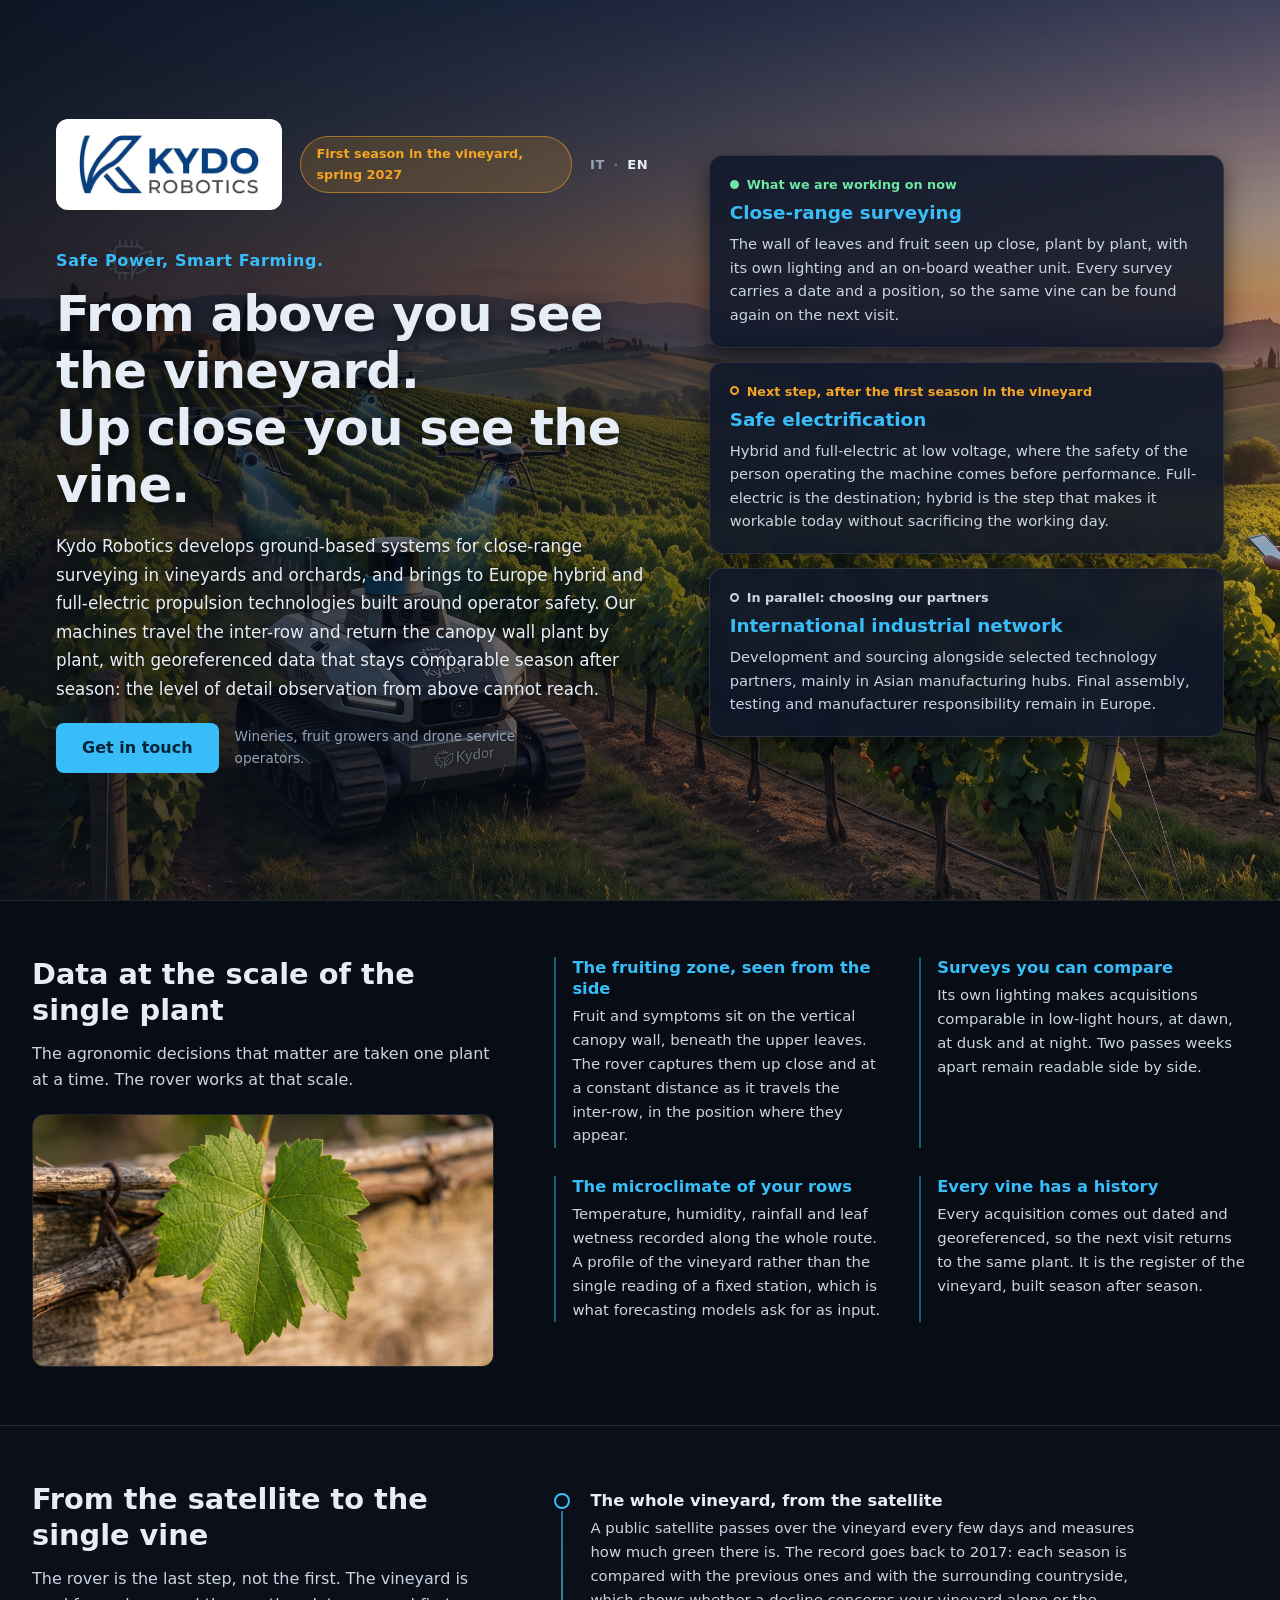
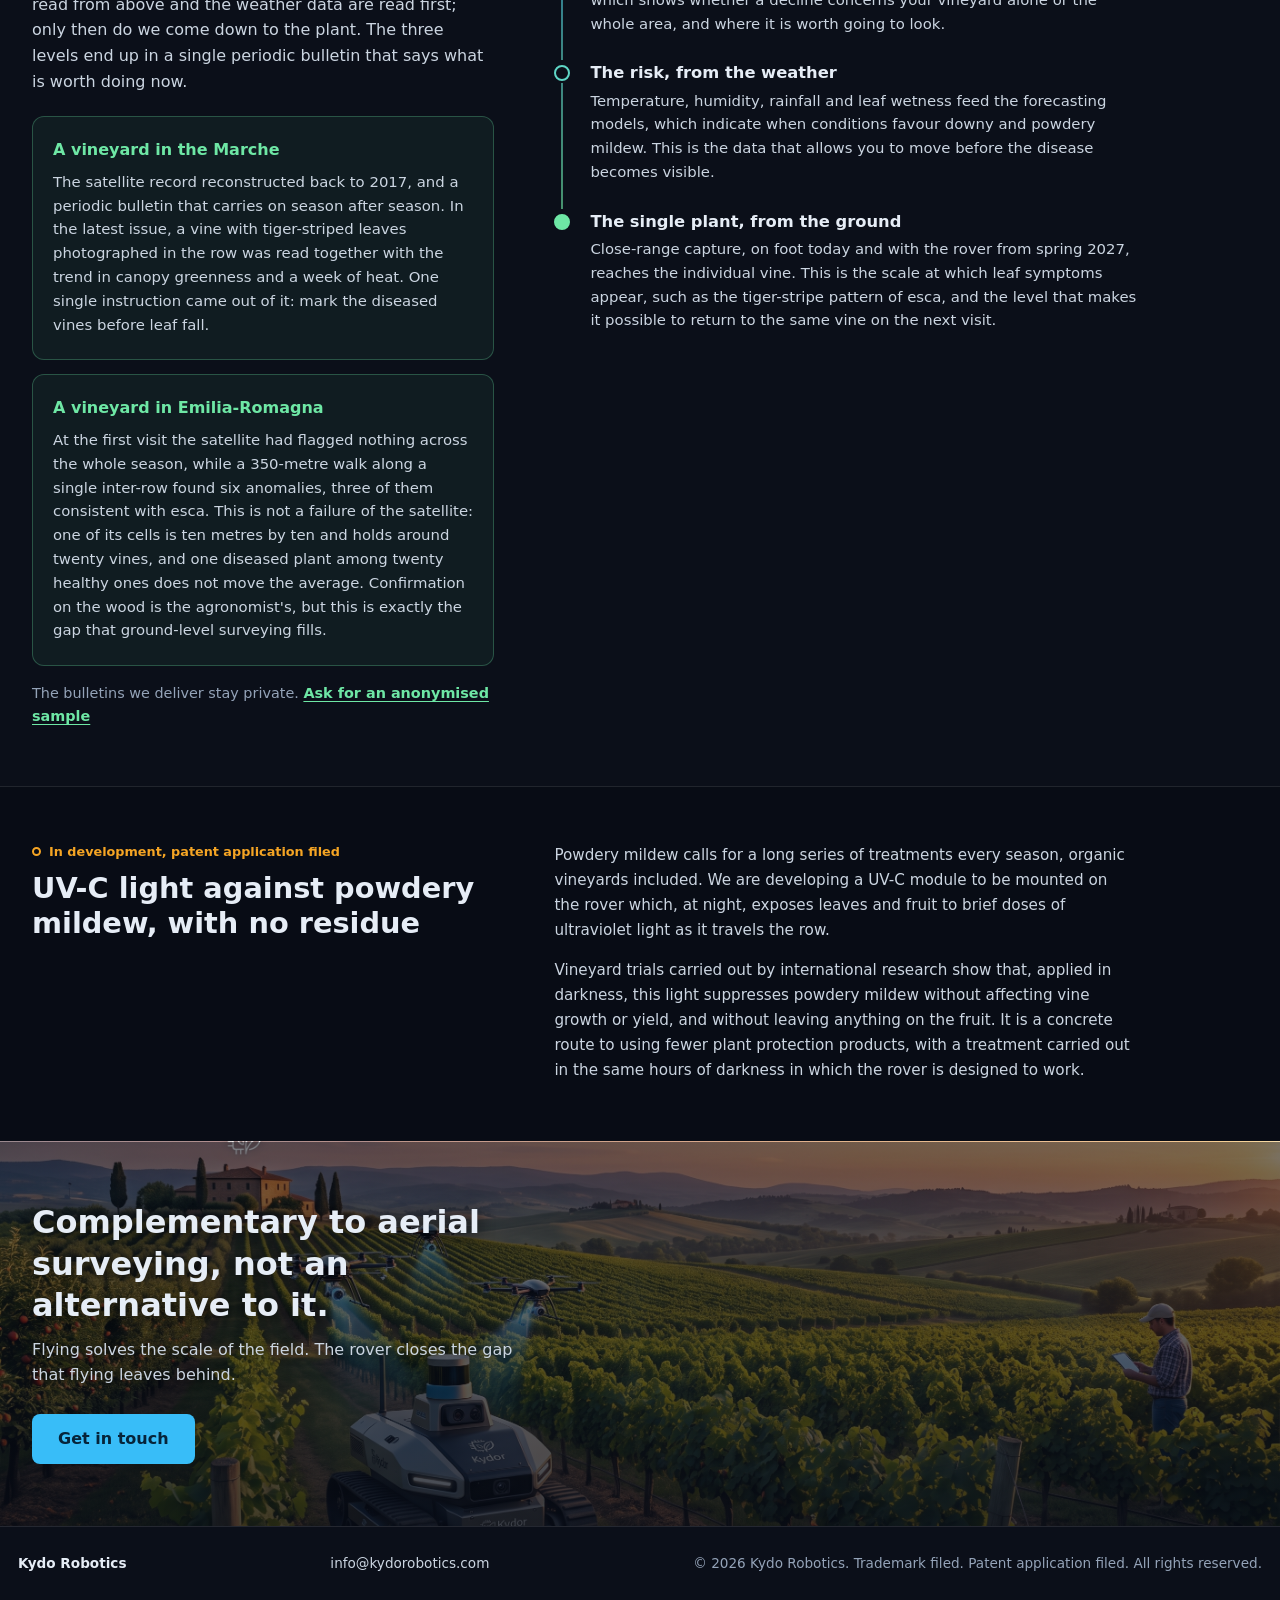
==== en/index.html @ 5a8b770e "Add main HTML structure for Kydo Robotics website This HTML file serves as the main page for Kydo Ro" ====
<html lang="en">
<head>
    <meta charset="UTF-8">
    <meta name="viewport" content="width=device-width, initial-scale=1.0">
    <title>Kydo Robotics, close-range robotics for vineyards and orchards</title>
    <meta name="description" content="Kydo Robotics develops ground-based systems for close-range surveying in vineyards and orchards, and brings to Europe hybrid and full-electric propulsion built around operator safety.">
    <meta name="theme-color" content="#0b0f19">

    <!-- Social preview -->
    <meta property="og:title" content="Kydo Robotics, close-range robotics for vineyards and orchards">
    <meta property="og:description" content="From above you see the vineyard. Up close you see the vine. Close-range surveying and safe propulsion for viticulture.">
    <meta property="og:type" content="website">
    <meta property="og:locale" content="en_GB">
    <meta property="og:locale:alternate" content="it_IT">
    <meta property="og:url" content="https://kydorobotics.com/en/">
    <meta property="og:image" content="https://kydorobotics.com/image/logo-icon.jpg">

    <link rel="alternate" hreflang="it" href="https://kydorobotics.com/">
    <link rel="alternate" hreflang="en" href="https://kydorobotics.com/en/">
    <link rel="alternate" hreflang="x-default" href="https://kydorobotics.com/">
    <link rel="canonical" href="https://kydorobotics.com/en/">

    <link rel="icon" href="../image/logo-icon.jpg">
    <link rel="stylesheet" href="../style.css?v=12">
</head>
<body>

    <!-- ============ Hero ============ -->
    <div class="hero">
        <div class="hero-inner">

            <header class="hero-text">
                <div class="header-top">
                    <a class="logo-wrapper" href="/en/" aria-label="Kydo Robotics, back to home">
                        <img src="../image/logo-icon.jpg" alt="Kydo Robotics" class="logo-lockup" width="892" height="324">
                    </a>
                    <p class="launch-badge">First season in the vineyard, spring 2027</p>
                    <p class="lang-switch">
                        <a href="../" hreflang="it" lang="it">IT</a>
                        <span aria-current="true">EN</span>
                    </p>
                </div>

                <p class="payoff">Safe Power, Smart Farming.</p>

                <h1 class="main-title">From above you see the vineyard.<br>Up close you see the vine.</h1>

                <p class="main-description">
                    Kydo Robotics develops ground-based systems for close-range surveying in vineyards and
                    orchards, and brings to Europe hybrid and full-electric propulsion technologies built
                    around operator safety. Our machines travel the inter-row and return the canopy wall
                    plant by plant, with georeferenced data that stays comparable season after season:
                    the level of detail observation from above cannot reach.
                </p>

                <p class="hero-cta">
                    <a class="button" href="mailto:info@kydorobotics.com">Get in touch</a>
                    <span class="cta-note">Wineries, fruit growers and drone service operators.</span>
                </p>
            </header>

            <section class="pillars" aria-label="The three pillars of Kydo Robotics">

                <article class="pillar">
                    <p class="pillar-status pillar-status-attivo">What we are working on now</p>
                    <h2 class="pillar-title">Close-range surveying</h2>
                    <p class="pillar-text">
                        The wall of leaves and fruit seen up close, plant by plant, with its own lighting
                        and an on-board weather unit. Every survey carries a date and a position, so the
                        same vine can be found again on the next visit.
                    </p>
                </article>

                <article class="pillar">
                    <p class="pillar-status pillar-status-prossimo">Next step, after the first season in the vineyard</p>
                    <h2 class="pillar-title">Safe electrification</h2>
                    <p class="pillar-text">
                        Hybrid and full-electric at low voltage, where the safety of the person operating
                        the machine comes before performance. Full-electric is the destination; hybrid is
                        the step that makes it workable today without sacrificing the working day.
                    </p>
                </article>

                <article class="pillar">
                    <p class="pillar-status pillar-status-parallelo">In parallel: choosing our partners</p>
                    <h2 class="pillar-title">International industrial network</h2>
                    <p class="pillar-text">
                        Development and sourcing alongside selected technology partners, mainly in Asian
                        manufacturing hubs. Final assembly, testing and manufacturer responsibility remain
                        in Europe.
                    </p>
                </article>

            </section>

        </div>
    </div>

    <!-- ============ What the customer takes home ============ -->
    <section class="value" id="surveying">
        <div class="value-inner">

            <div class="value-intro">
                <h2 class="section-title">Data at the scale of the single plant</h2>
                <p class="section-lead">
                    The agronomic decisions that matter are taken one plant at a time.
                    The rover works at that scale.
                </p>
                <img class="value-photo" src="../image/grape-leaf.jpg" alt="Grapevine leaf photographed at close range" loading="lazy">
            </div>

            <div class="value-grid">

                <article class="value-item">
                    <h3 class="value-title">The fruiting zone, seen from the side</h3>
                    <p>
                        Fruit and symptoms sit on the vertical canopy wall, beneath the upper leaves.
                        The rover captures them up close and at a constant distance as it travels the
                        inter-row, in the position where they appear.
                    </p>
                </article>

                <article class="value-item">
                    <h3 class="value-title">Surveys you can compare</h3>
                    <p>
                        Its own lighting makes acquisitions comparable in low-light hours, at dawn, at
                        dusk and at night. Two passes weeks apart remain readable side by side.
                    </p>
                </article>

                <article class="value-item">
                    <h3 class="value-title">The microclimate of your rows</h3>
                    <p>
                        Temperature, humidity, rainfall and leaf wetness recorded along the whole route.
                        A profile of the vineyard rather than the single reading of a fixed station, which
                        is what forecasting models ask for as input.
                    </p>
                </article>

                <article class="value-item">
                    <h3 class="value-title">Every vine has a history</h3>
                    <p>
                        Every acquisition comes out dated and georeferenced, so the next visit returns to
                        the same plant. It is the register of the vineyard, built season after season.
                    </p>
                </article>

            </div>

        </div>
    </section>

    <!-- ============ Method: satellite, weather, plant ============ -->
    <section class="method" id="method">
        <div class="method-inner">

            <div class="method-intro">
                <h2 class="section-title">From the satellite to the single vine</h2>
                <p class="section-lead">
                    The rover is the last step, not the first. The vineyard is read from above and the
                    weather data are read first; only then do we come down to the plant. The three levels
                    end up in a single periodic bulletin that says what is worth doing now.
                </p>
            </div>

            <ol class="method-levels">

                <li class="level">
                    <h3 class="level-title">The whole vineyard, from the satellite</h3>
                    <p>
                        A public satellite passes over the vineyard every few days and measures how much
                        green there is. The record goes back to 2017: each season is compared with the
                        previous ones and with the surrounding countryside, which shows whether a decline
                        concerns your vineyard alone or the whole area, and where it is worth going to look.
                    </p>
                </li>

                <li class="level">
                    <h3 class="level-title">The risk, from the weather</h3>
                    <p>
                        Temperature, humidity, rainfall and leaf wetness feed the forecasting models, which
                        indicate when conditions favour downy and powdery mildew. This is the data that
                        allows you to move before the disease becomes visible.
                    </p>
                </li>

                <li class="level">
                    <h3 class="level-title">The single plant, from the ground</h3>
                    <p>
                        Close-range capture, on foot today and with the rover from spring 2027, reaches the
                        individual vine. This is the scale at which leaf symptoms appear, such as the
                        tiger-stripe pattern of esca, and the level that makes it possible to return to the
                        same vine on the next visit.
                    </p>
                </li>

            </ol>

            <div class="proof-list">

                <aside class="method-proof" aria-label="The method at work, first vineyard">
                    <p class="proof-title">A vineyard in the Marche</p>
                    <p class="proof-text">
                        The satellite record reconstructed back to 2017, and a periodic bulletin that carries
                        on season after season. In the latest issue, a vine with tiger-striped leaves
                        photographed in the row was read together with the trend in canopy greenness and a week
                        of heat. One single instruction came out of it: mark the diseased vines before leaf fall.
                    </p>
                </aside>

                <aside class="method-proof" aria-label="The method at work, second vineyard">
                    <p class="proof-title">A vineyard in Emilia-Romagna</p>
                    <p class="proof-text">
                        At the first visit the satellite had flagged nothing across the whole season, while a
                        350-metre walk along a single inter-row found six anomalies, three of them consistent
                        with esca. This is not a failure of the satellite: one of its cells is ten metres by ten
                        and holds around twenty vines, and one diseased plant among twenty healthy ones does not
                        move the average. Confirmation on the wood is the agronomist's, but this is exactly the
                        gap that ground-level surveying fills.
                    </p>
                </aside>

            </div>

            <p class="proof-cta">
                The bulletins we deliver stay private.
                <a class="proof-link" href="mailto:info@kydorobotics.com?subject=Sample%20bulletin">Ask for an anonymised sample</a>
            </p>

        </div>
    </section>

    <!-- ============ UV-C: in development ============ -->
    <section class="uvc" id="uvc">
        <div class="uvc-inner">

            <div class="uvc-intro">
                <p class="pillar-status pillar-status-prossimo">In development, patent application filed</p>
                <h2 class="section-title">UV-C light against powdery mildew, with no residue</h2>
            </div>

            <div class="uvc-text">
                <p>
                    Powdery mildew calls for a long series of treatments every season, organic vineyards
                    included. We are developing a UV-C module to be mounted on the rover which, at night,
                    exposes leaves and fruit to brief doses of ultraviolet light as it travels the row.
                </p>
                <p>
                    Vineyard trials carried out by international research show that, applied in darkness,
                    this light suppresses powdery mildew without affecting vine growth or yield, and without
                    leaving anything on the fruit. It is a concrete route to using fewer plant protection
                    products, with a treatment carried out in the same hours of darkness in which the rover
                    is designed to work.
                </p>
            </div>

        </div>
    </section>

    <!-- ============ Closing ============ -->
    <section class="closing">
        <div class="closing-inner">
            <p class="closing-line">Complementary to aerial surveying, not an alternative to it.</p>
            <p class="closing-text">
                Flying solves the scale of the field. The rover closes the gap that flying leaves behind.
            </p>
            <p class="closing-cta">
                <a class="button" href="mailto:info@kydorobotics.com">Get in touch</a>
            </p>
        </div>
    </section>

    <footer class="main-footer">
        <div class="footer-inner">
            <p class="footer-brand">Kydo Robotics</p>
            <p class="footer-contact"><a href="mailto:info@kydorobotics.com">info@kydorobotics.com</a></p>
            <p class="footer-legal">&copy; 2026 Kydo Robotics. Trademark filed. Patent application filed. All rights reserved.</p>
        </div>
    </footer>

</body>
</html>
---- style.css ----
/* =========================================================
   Kydo Robotics — foglio di stile
   Mobile first: le regole base valgono per lo smartphone,
   le media query aggiungono tablet (>=720px) e desktop (>=1024px).
   ========================================================= */

:root {
    --blu-fondo: #0b0f19;
    --blu-scuro: #080c15;
    --blu-pannello: rgba(15, 23, 42, 0.86);
    --azzurro: #38bdf8;
    --verde: #6ee7a5;
    --ambra: #f5a524;
    --testo: #e6edf6;
    --testo-secondario: #cbd5e1;
    --etichetta: #94a3b8;
    --bordo: rgba(255, 255, 255, 0.10);
    --larghezza: 1280px;
}

*, *::before, *::after {
    box-sizing: border-box;
}

html {
    -webkit-text-size-adjust: 100%;
    scroll-behavior: smooth;
}

body {
    margin: 0;
    font-family: system-ui, 'Segoe UI', Tahoma, Geneva, Verdana, sans-serif;
    color: var(--testo);
    background-color: var(--blu-fondo);
    -webkit-font-smoothing: antialiased;
    line-height: 1.6;
}

img {
    max-width: 100%;
    height: auto;
}

a {
    color: var(--azzurro);
}

a:focus-visible,
.logo-wrapper:focus-visible {
    outline: 3px solid var(--azzurro);
    outline-offset: 3px;
    border-radius: 4px;
}

/* =========================================================
   Apertura
   I percorsi delle immagini sono relativi (image/...), non
   assoluti (/image/...), così funzionano anche in locale e in
   sottocartella. Sotto la foto c'è una sfumatura di riserva:
   se l'immagine manca, la pagina resta leggibile.
   Il velo scuro sopra la foto è più leggero che in precedenza:
   il vigneto si deve vedere, il testo deve restare leggibile.
   ========================================================= */
.hero {
    padding: 26px 18px 34px;
    background-color: var(--blu-fondo);
    background-image:
        linear-gradient(rgba(8, 13, 24, 0.45), rgba(8, 13, 24, 0.72)),
        url('image/tuscany-vineyard-background.jpg'),
        radial-gradient(120% 80% at 20% 0%, #1d3a2c 0%, #101a26 55%, #0b0f19 100%);
    background-size: cover, cover, cover;
    background-position: center, center, center;
    background-repeat: no-repeat, no-repeat, no-repeat;
}

.hero-inner {
    max-width: var(--larghezza);
    margin: 0 auto;
}

/* Su telefono e tablet il testo di apertura appoggia direttamente sulla
   fotografia, che nella parte destra è chiara. Un pannello semitrasparente
   con sfocatura dietro il testo tiene alto il contrasto senza rimettere
   buio su tutta l'immagine: lo sfondo continua a vedersi attorno e
   attraverso. Su desktop il pannello sparisce, perché lì il velo è già
   fitto sotto la colonna del testo. */
.hero-text {
    background: linear-gradient(rgba(8, 13, 24, 0.68), rgba(8, 13, 24, 0.58));
    -webkit-backdrop-filter: blur(7px);
    backdrop-filter: blur(7px);
    border: 1px solid rgba(255, 255, 255, 0.08);
    border-radius: 16px;
    padding: 20px 18px 22px;
    margin-bottom: 30px;
}

/* --- Intestazione ---
   Su telefono il logo sta su una riga tutta sua, altrimenti per
   stare accanto al badge dovrebbe rimpicciolirsi fino a non
   leggersi più la parola ROBOTICS. */
.header-top {
    display: flex;
    flex-direction: column;
    align-items: flex-start;
    gap: 14px;
    margin-bottom: 26px;
}

/* Il logo è un JPG su fondo bianco: sta dentro una targhetta chiara,
   altrimenti sul fondo scuro si vedrebbe un rettangolo bianco netto.
   È un marchio orizzontale, quindi si dimensiona in larghezza. */
.logo-wrapper {
    display: inline-flex;
    align-items: center;
    background: #fff;
    padding: 11px 18px;
    border-radius: 12px;
    line-height: 0;
    text-decoration: none;
}

.logo-lockup {
    width: 178px;
    height: auto;
    display: block;
}

.launch-badge {
    margin: 0;
    background-color: rgba(245, 165, 36, 0.16);
    border: 1px solid rgba(245, 165, 36, 0.55);
    color: var(--ambra);
    padding: 7px 15px;
    border-radius: 999px;
    font-size: 0.8rem;
    font-weight: 600;
    -webkit-backdrop-filter: blur(6px);
    backdrop-filter: blur(6px);
}

/* Scambio di lingua: la lingua in cui si sta leggendo non è un
   collegamento, l'altra sì. */
.lang-switch {
    display: flex;
    align-items: center;
    gap: 8px;
    margin: 0;
    font-size: 0.82rem;
    font-weight: 700;
    letter-spacing: 0.06em;
    color: var(--etichetta);
}

.lang-switch span[aria-current] {
    color: var(--testo);
}

.lang-switch a {
    color: var(--etichetta);
    text-decoration: none;
}

.lang-switch a:hover {
    color: var(--azzurro);
}

/* Il separatore sta fra le due lingue, non davanti alla prima. */
.lang-switch > * + *::before {
    content: "·";
    margin-right: 8px;
    color: var(--etichetta);
    opacity: 0.6;
}

/* --- Testo di apertura --- */
.payoff {
    margin: 0 0 12px;
    font-size: 1rem;
    font-weight: 600;
    letter-spacing: 0.04em;
    color: var(--azzurro);
}

.main-title {
    font-size: 2rem;
    line-height: 1.15;
    letter-spacing: -0.015em;
    margin: 0 0 18px;
    font-weight: 700;
    text-shadow: 0 2px 18px rgba(0, 0, 0, 0.75);
}

.main-description {
    font-size: 1rem;
    line-height: 1.7;
    color: var(--testo);
    max-width: 60ch;
    margin: 0 0 20px;
    text-shadow: 0 1px 10px rgba(0, 0, 0, 0.7);
}

/* Riga sul pubblico a cui parliamo. */
.audience {
    margin: 0;
    font-size: 0.9rem;
    color: var(--etichetta);
}

/* Pulsante di contatto, dentro il pannello di apertura. */
.hero-cta {
    display: flex;
    flex-wrap: wrap;
    align-items: center;
    gap: 12px 16px;
    margin: 0;
}

.button {
    display: inline-block;
    background: var(--azzurro);
    color: #06243a;
    text-decoration: none;
    font-weight: 700;
    padding: 12px 26px;
    border-radius: 8px;
}

.button:hover {
    background: #7dd3fc;
}

.cta-note {
    font-size: 0.85rem;
    color: var(--etichetta);
    max-width: 34ch;
}

/* --- I tre pilastri --- */
.pillars {
    display: grid;
    grid-template-columns: 1fr;
    gap: 14px;
}

.pillar {
    background: var(--blu-pannello);
    border: 1px solid var(--bordo);
    border-radius: 14px;
    padding: 20px;
    box-shadow: 0 10px 25px rgba(0, 0, 0, 0.5);
    -webkit-backdrop-filter: blur(10px);
    backdrop-filter: blur(10px);
}

/* Lo stato non è decorativo: dice a che punto è ogni pilastro.
   Il pallino pieno vuol dire «oggi», quello vuoto «non ancora». */
.pillar-status {
    display: flex;
    align-items: flex-start;
    gap: 8px;
    margin: 0 0 8px;
    font-size: 0.8rem;
    font-weight: 600;
    line-height: 1.35;
    color: var(--etichetta);
}

.pillar-status::before {
    content: "";
    flex: none;
    width: 9px;
    height: 9px;
    border-radius: 50%;
    border: 2px solid currentColor;
    margin-top: 0.3em;
}

.pillar-status-attivo {
    color: var(--verde);
}

.pillar-status-attivo::before {
    background: currentColor;
}

.pillar-status-prossimo {
    color: var(--ambra);
}

.pillar-status-parallelo {
    color: var(--testo-secondario);
}

.pillar-title {
    margin: 0 0 8px;
    font-size: 1.15rem;
    line-height: 1.25;
    color: var(--azzurro);
}

.pillar-text {
    margin: 0;
    font-size: 0.92rem;
    line-height: 1.6;
    color: var(--testo-secondario);
}

/* =========================================================
   Il dato alla scala della singola pianta
   ========================================================= */
.value {
    background: var(--blu-scuro);
    border-top: 1px solid var(--bordo);
    padding: 44px 18px 46px;
}

.value-inner {
    max-width: var(--larghezza);
    margin: 0 auto;
}

.section-title {
    font-size: 1.5rem;
    line-height: 1.25;
    margin: 0 0 12px;
}

.section-lead {
    margin: 0 0 22px;
    color: var(--testo-secondario);
    max-width: 46ch;
}

.value-photo {
    width: 100%;
    max-height: 200px;
    object-fit: cover;
    border-radius: 12px;
    border: 1px solid var(--bordo);
    display: block;
    margin-bottom: 30px;
}

.value-grid {
    display: grid;
    grid-template-columns: 1fr;
    gap: 24px;
}

.value-item {
    border-left: 2px solid rgba(56, 189, 248, 0.45);
    padding-left: 16px;
}

.value-title {
    margin: 0 0 6px;
    font-size: 1.02rem;
    line-height: 1.3;
    color: var(--azzurro);
}

.value-item p {
    margin: 0;
    font-size: 0.93rem;
    line-height: 1.6;
    color: var(--testo-secondario);
    max-width: 54ch;
}

/* =========================================================
   Dal satellite alla singola vite
   La linea verticale a sinistra dei tre livelli va dall'alto
   verso terra: parte azzurra (il satellite) e arriva verde
   (la pianta). Il pallino pieno è il livello su cui lavora il rover.
   ========================================================= */
.method {
    background: var(--blu-fondo);
    border-top: 1px solid var(--bordo);
    padding: 44px 18px 46px;
}

.method-inner {
    max-width: var(--larghezza);
    margin: 0 auto;
    display: grid;
    grid-template-columns: minmax(0, 1fr);
    grid-template-areas:
        "intro"
        "levels"
        "proof"
        "cta";
}

.method-intro {
    grid-area: intro;
}

.method-levels {
    grid-area: levels;
    list-style: none;
    margin: 6px 0 32px;
    padding: 0;
    position: relative;
}

.level {
    position: relative;
    padding-left: 36px;
}

.level + .level {
    margin-top: 26px;
}

.level::before {
    content: "";
    position: absolute;
    left: 0;
    top: 3px;
    width: 16px;
    height: 16px;
    border-radius: 50%;
    background: var(--blu-fondo);
    border: 2px solid var(--azzurro);
}

.level:nth-child(2)::before {
    border-color: #5fd6c6;
}

/* Tratto che collega ogni pallino al successivo e si ferma sull'ultimo. */
.level:not(:last-child)::after {
    content: "";
    position: absolute;
    left: 7px;
    top: 21px;
    bottom: -24px;
    width: 2px;
    background: linear-gradient(var(--azzurro), #5fd6c6);
    opacity: 0.6;
}

.level:nth-child(2)::after {
    background: linear-gradient(#5fd6c6, var(--verde));
}

.level:last-child::before {
    border-color: var(--verde);
    background: var(--verde);
}

.level-title {
    margin: 0 0 6px;
    font-size: 1.02rem;
    line-height: 1.3;
    color: var(--testo);
}

.level p {
    margin: 0;
    font-size: 0.93rem;
    line-height: 1.6;
    color: var(--testo-secondario);
    max-width: 58ch;
}

/* I riscontri: una scheda per ogni vigneto in cui il metodo è già al lavoro. */
.proof-list {
    grid-area: proof;
    display: grid;
    grid-template-columns: minmax(0, 1fr);
    gap: 14px;
}

.method-proof {
    background: rgba(110, 231, 165, 0.06);
    border: 1px solid rgba(110, 231, 165, 0.28);
    border-radius: 12px;
    padding: 20px 20px 22px;
}

/* Riga sotto le schede: la nota sulla riservatezza e la richiesta di esempio. */
.proof-cta {
    grid-area: cta;
    margin: 16px 0 0;
    font-size: 0.9rem;
    line-height: 1.6;
    color: var(--etichetta);
}

.proof-title {
    margin: 0 0 8px;
    font-size: 1rem;
    font-weight: 700;
    color: var(--verde);
}

.proof-text {
    margin: 0;
    font-size: 0.93rem;
    line-height: 1.6;
    color: var(--testo-secondario);
    max-width: 60ch;
}

.proof-link {
    font-weight: 600;
    color: var(--verde);
    text-underline-offset: 3px;
}

.proof-link:hover {
    color: #a7f3c9;
}

/* =========================================================
   UV-C, in sviluppo
   L'etichetta riusa lo stato dei pilastri: pallino vuoto ambra,
   cioè «non ancora disponibile».
   ========================================================= */
.uvc {
    background: var(--blu-scuro);
    border-top: 1px solid var(--bordo);
    padding: 44px 18px 46px;
}

.uvc-inner {
    max-width: var(--larghezza);
    margin: 0 auto;
}

.uvc-intro .pillar-status {
    margin-bottom: 10px;
}

.uvc-text p {
    margin: 0 0 14px;
    font-size: 0.95rem;
    line-height: 1.65;
    color: var(--testo-secondario);
    max-width: 60ch;
}

.uvc-text p:last-child {
    margin-bottom: 0;
}

/* =========================================================
   Documenti scaricabili
   La sezione è tolta dalla pagina in attesa dei PDF: le regole
   restano qui, pronte per quando i file saranno pubblicabili.
   ========================================================= */
.docs {
    background: var(--blu-fondo);
    border-top: 1px solid var(--bordo);
    padding: 44px 18px 46px;
}

.docs-inner {
    max-width: var(--larghezza);
    margin: 0 auto;
}

.docs-list {
    list-style: none;
    margin: 0;
    padding: 0;
    display: grid;
    grid-template-columns: minmax(0, 1fr);
    gap: 16px;
}

.doc {
    background: var(--blu-pannello);
    border: 1px solid var(--bordo);
    border-radius: 14px;
    padding: 20px;
}

.doc-title {
    margin: 0 0 4px;
    font-size: 1.05rem;
    line-height: 1.3;
}

.doc-title a {
    color: var(--azzurro);
    text-decoration: none;
}

.doc-title a:hover {
    text-decoration: underline;
    text-underline-offset: 3px;
}

/* Freccia in giù: dice che il collegamento scarica un file. */
.doc-title a::after {
    content: " \2193";
    font-weight: 700;
}

.doc-meta {
    margin: 0 0 10px;
    font-size: 0.78rem;
    letter-spacing: 0.03em;
    color: var(--etichetta);
}

.doc-text {
    margin: 0;
    font-size: 0.92rem;
    line-height: 1.6;
    color: var(--testo-secondario);
    max-width: 58ch;
}

/* =========================================================
   Chiusura, di nuovo sulla fotografia del vigneto
   ========================================================= */
.closing {
    padding: 46px 18px 48px;
    background-color: #101a26;
    background-image:
        linear-gradient(rgba(8, 13, 24, 0.52), rgba(8, 13, 24, 0.76)),
        url('image/tuscany-vineyard-background.jpg'),
        linear-gradient(160deg, #1d3a2c, #0b0f19);
    background-size: cover, cover, cover;
    background-position: center, center 65%, center;
    background-repeat: no-repeat, no-repeat, no-repeat;
    border-top: 1px solid var(--bordo);
}

.closing-inner {
    max-width: var(--larghezza);
    margin: 0 auto;
}

.closing-line {
    margin: 0 0 10px;
    font-size: 1.3rem;
    font-weight: 700;
    line-height: 1.3;
    max-width: 22ch;
    text-shadow: 0 2px 16px rgba(0, 0, 0, 0.78);
}

.closing-text {
    margin: 0;
    color: var(--testo-secondario);
    max-width: 48ch;
    text-shadow: 0 1px 10px rgba(0, 0, 0, 0.72);
}

.closing-cta {
    margin: 26px 0 0;
}

/* =========================================================
   Piè di pagina
   ========================================================= */
.main-footer {
    background: var(--blu-fondo);
    border-top: 1px solid var(--bordo);
    padding: 26px 18px 30px;
    color: var(--etichetta);
    font-size: 0.85rem;
}

.footer-inner {
    max-width: var(--larghezza);
    margin: 0 auto;
    display: flex;
    flex-direction: column;
    gap: 6px;
}

.footer-inner p {
    margin: 0;
}

.footer-brand {
    color: var(--testo);
    font-weight: 700;
}

.footer-contact a {
    color: var(--testo-secondario);
    text-decoration: none;
}

.footer-contact a:hover {
    color: var(--azzurro);
    text-decoration: underline;
}

/* =========================================================
   Tablet
   ========================================================= */
@media screen and (min-width: 720px) {
    .hero {
        padding: 34px 32px 44px;
    }

    .main-title {
        font-size: 2.6rem;
    }

    .main-description {
        font-size: 1.05rem;
    }

    .pillars {
        grid-template-columns: repeat(3, minmax(0, 1fr));
        gap: 16px;
    }

    .value,
    .method,
    .uvc,
    .docs {
        padding: 56px 32px 58px;
    }

    .docs-list {
        grid-template-columns: repeat(2, minmax(0, 1fr));
    }

    .value-grid {
        grid-template-columns: repeat(2, minmax(0, 1fr));
        gap: 28px 36px;
    }

    .section-title {
        font-size: 1.8rem;
    }

    .closing {
        padding: 60px 32px 62px;
    }

    .closing-line {
        font-size: 1.7rem;
    }

    .header-top {
        flex-direction: row;
        align-items: center;
        gap: 18px;
        margin-bottom: 34px;
    }

    .logo-lockup {
        width: 208px;
    }

    .footer-inner {
        flex-direction: row;
        align-items: baseline;
        justify-content: space-between;
        gap: 18px;
    }
}

/* =========================================================
   Desktop: testo a sinistra, pilastri a destra.
   Il velo sull'apertura diventa orizzontale, più fitto dove
   c'è il testo e più leggero sulla destra, così la fotografia
   del vigneto resta visibile.
   ========================================================= */
@media screen and (min-width: 1024px) {
    .hero {
        padding: 52px 56px 60px;
        min-height: 100vh;
        display: flex;
        align-items: center;
        background-image:
            linear-gradient(100deg, rgba(8, 13, 24, 0.86) 0%, rgba(8, 13, 24, 0.62) 42%, rgba(8, 13, 24, 0.25) 100%),
            url('image/tuscany-vineyard-background.jpg'),
            radial-gradient(120% 80% at 20% 0%, #1d3a2c 0%, #101a26 55%, #0b0f19 100%);
    }

    .hero-inner {
        width: 100%;
        display: grid;
        grid-template-columns: minmax(0, 1.15fr) minmax(0, 1fr);
        column-gap: 60px;
        align-items: center;
    }

    .hero-text {
        background: none;
        -webkit-backdrop-filter: none;
        backdrop-filter: none;
        border: 0;
        border-radius: 0;
        padding: 0;
        margin-bottom: 0;
    }

    .main-title {
        font-size: 3.1rem;
    }

    .audience,
    .hero-cta {
        margin-bottom: 0;
    }

    .pillars {
        grid-template-columns: 1fr;
        gap: 14px;
    }

    .value-inner {
        display: grid;
        grid-template-columns: minmax(0, 0.8fr) minmax(0, 1.2fr);
        column-gap: 60px;
        align-items: start;
    }

    .value-photo {
        max-height: 280px;
        margin-bottom: 0;
    }

    .method-inner {
        grid-template-columns: minmax(0, 0.8fr) minmax(0, 1.2fr);
        grid-template-areas:
            "intro levels"
            "proof levels"
            "cta   levels";
        grid-template-rows: auto auto 1fr;
        column-gap: 60px;
        align-items: start;
    }

    .method-levels {
        margin: 8px 0 0;
    }

    .docs-inner {
        display: grid;
        grid-template-columns: minmax(0, 0.8fr) minmax(0, 1.2fr);
        column-gap: 60px;
        align-items: start;
    }

    .uvc-inner {
        display: grid;
        grid-template-columns: minmax(0, 0.8fr) minmax(0, 1.2fr);
        column-gap: 60px;
        align-items: start;
    }

    .uvc .section-title {
        margin-bottom: 0;
    }

    .closing-line {
        font-size: 2rem;
    }

    .logo-lockup {
        width: 236px;
    }

    .header-top {
        margin-bottom: 38px;
    }
}

@media screen and (min-width: 1440px) {
    .main-title {
        font-size: 3.5rem;
    }
}

@media (prefers-reduced-motion: reduce) {
    html {
        scroll-behavior: auto;
    }
    * {
        animation: none !important;
        transition: none !important;
    }
}

@media print {
    .hero, .value, .method, .uvc, .docs, .closing, .main-footer {
        background: #fff;
        color: #000;
    }
}
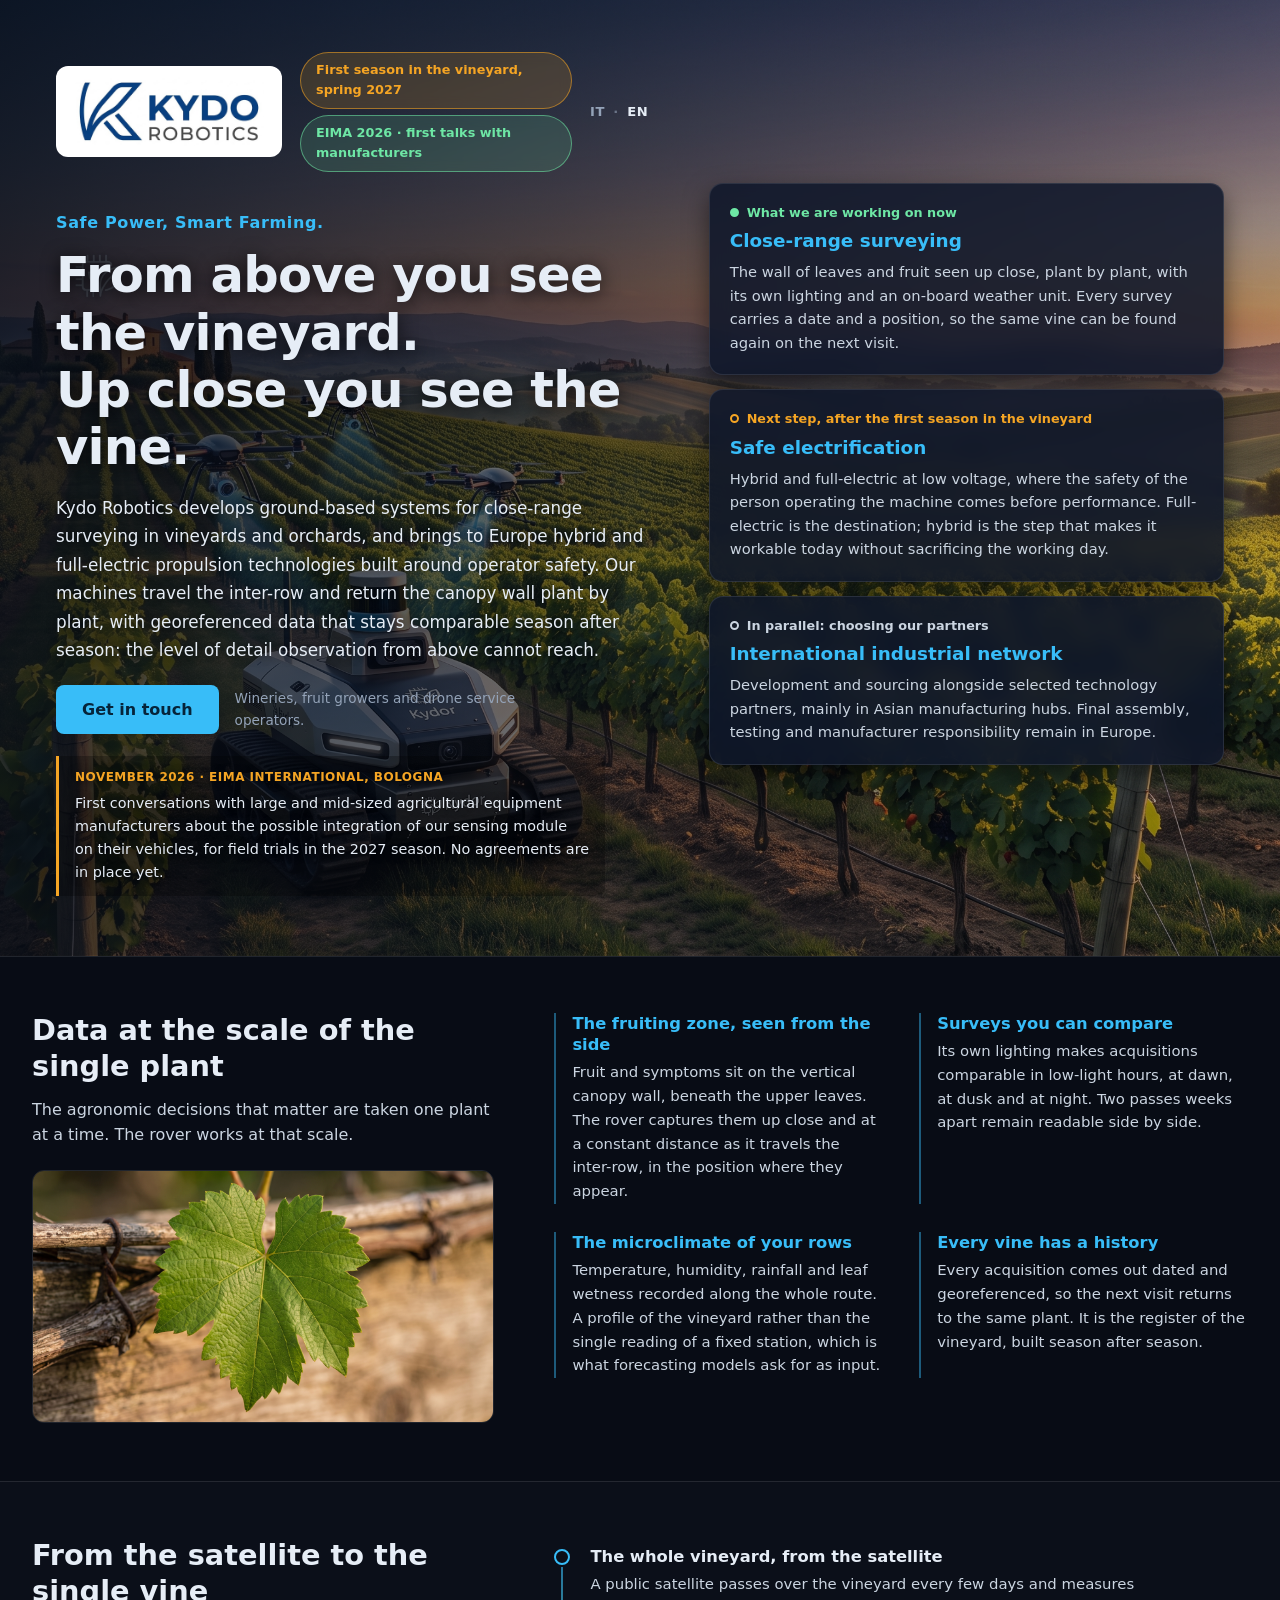
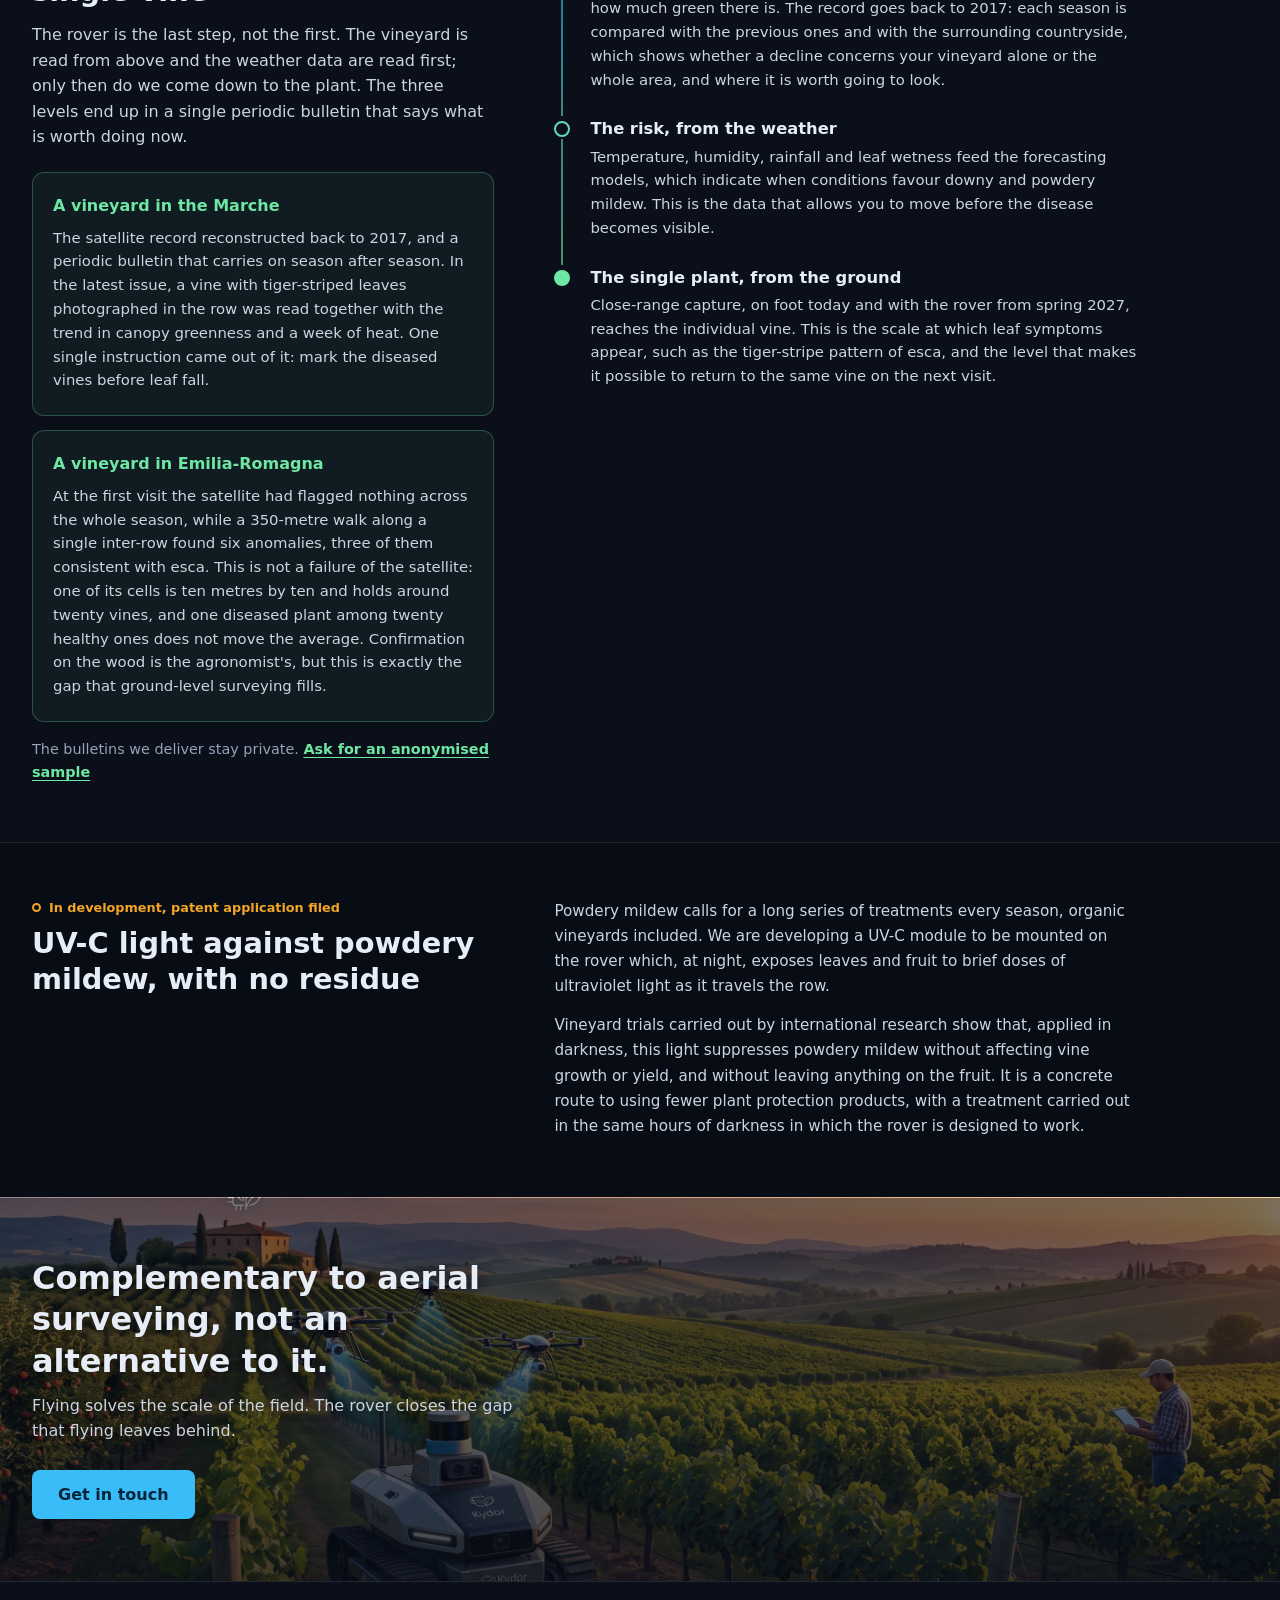
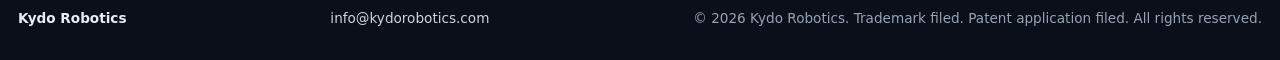
==== commit d9441d89: "Aggiunta EIMA 2026: badge in testata e riquadro con il testo concordato Badge «EIMA 2026 · primi inc" ====
--- a/en/index.html
+++ b/en/index.html
@@ -3,12 +3,12 @@
     <meta charset="UTF-8">
     <meta name="viewport" content="width=device-width, initial-scale=1.0">
     <title>Kydo Robotics, close-range robotics for vineyards and orchards</title>
-    <meta name="description" content="Kydo Robotics develops ground-based systems for close-range surveying in vineyards and orchards, and brings to Europe hybrid and full-electric propulsion built around operator safety.">
+    <meta name="description" content="Kydo Robotics develops ground-based systems for close-range surveying in vineyards and orchards, and brings to Europe hybrid and full-electric propulsion built around operator safety. At EIMA 2026, first talks with agricultural equipment manufacturers.">
     <meta name="theme-color" content="#0b0f19">
 
     <!-- Social preview -->
     <meta property="og:title" content="Kydo Robotics, close-range robotics for vineyards and orchards">
-    <meta property="og:description" content="From above you see the vineyard. Up close you see the vine. Close-range surveying and safe propulsion for viticulture.">
+    <meta property="og:description" content="From above you see the vineyard. Up close you see the vine. Close-range surveying and safe propulsion for viticulture. EIMA 2026: first talks with manufacturers.">
     <meta property="og:type" content="website">
     <meta property="og:locale" content="en_GB">
     <meta property="og:locale:alternate" content="it_IT">
@@ -21,7 +21,7 @@
     <link rel="canonical" href="https://kydorobotics.com/en/">
 
     <link rel="icon" href="../image/logo-icon.jpg">
-    <link rel="stylesheet" href="../style.css?v=12">
+    <link rel="stylesheet" href="../style.css?v=13">
 </head>
 <body>
 
@@ -34,7 +34,10 @@
                     <a class="logo-wrapper" href="/en/" aria-label="Kydo Robotics, back to home">
                         <img src="../image/logo-icon.jpg" alt="Kydo Robotics" class="logo-lockup" width="892" height="324">
                     </a>
-                    <p class="launch-badge">First season in the vineyard, spring 2027</p>
+                    <div class="badges">
+                        <p class="launch-badge">First season in the vineyard, spring 2027</p>
+                        <a class="news-badge" href="#eima">EIMA 2026 · first talks with manufacturers</a>
+                    </div>
                     <p class="lang-switch">
                         <a href="../" hreflang="it" lang="it">IT</a>
                         <span aria-current="true">EN</span>
@@ -56,6 +59,14 @@
                 <p class="hero-cta">
                     <a class="button" href="mailto:info@kydorobotics.com">Get in touch</a>
                     <span class="cta-note">Wineries, fruit growers and drone service operators.</span>
+                </p>
+
+                <!-- News: EIMA 2026. No manufacturer names, no agreements in place. -->
+                <p class="hero-news" id="eima">
+                    <span class="hero-news-label">November 2026 · EIMA International, Bologna</span>
+                    First conversations with large and mid-sized agricultural equipment manufacturers
+                    about the possible integration of our sensing module on their vehicles, for field
+                    trials in the 2027 season. No agreements are in place yet.
                 </p>
             </header>
 
--- a/style.css
+++ b/style.css
@@ -125,6 +125,34 @@
     display: block;
 }
 
+/* I due badge in testata, uno sotto l'altro. */
+.badges {
+    display: flex;
+    flex-direction: column;
+    align-items: flex-start;
+    gap: 6px;
+}
+
+/* Badge EIMA: stesso formato del badge di lancio, verde, porta al riquadro #eima. */
+.news-badge {
+    display: inline-block;
+    background-color: rgba(110, 231, 165, 0.14);
+    border: 1px solid rgba(110, 231, 165, 0.55);
+    color: var(--verde);
+    padding: 7px 15px;
+    border-radius: 999px;
+    font-size: 0.8rem;
+    font-weight: 600;
+    text-decoration: none;
+    -webkit-backdrop-filter: blur(6px);
+    backdrop-filter: blur(6px);
+}
+
+.news-badge:hover,
+.news-badge:focus-visible {
+    background-color: rgba(110, 231, 165, 0.26);
+}
+
 .launch-badge {
     margin: 0;
     background-color: rgba(245, 165, 36, 0.16);
@@ -233,6 +261,30 @@
     font-size: 0.85rem;
     color: var(--etichetta);
     max-width: 34ch;
+}
+
+/* Novità sotto il pulsante (EIMA 2026). Riga sobria, stesso tono del badge. */
+.hero-news {
+    margin: 22px 0 0;
+    max-width: 60ch;
+    padding: 12px 16px;
+    border-left: 3px solid var(--ambra);
+    background: rgba(0, 0, 0, 0.28);
+    border-radius: 0 8px 8px 0;
+    font-size: 0.9rem;
+    line-height: 1.6;
+    color: var(--testo);
+    text-shadow: 0 1px 8px rgba(0, 0, 0, 0.6);
+}
+
+.hero-news-label {
+    display: block;
+    margin-bottom: 4px;
+    font-size: 0.75rem;
+    font-weight: 600;
+    letter-spacing: 0.04em;
+    text-transform: uppercase;
+    color: var(--ambra);
 }
 
 /* --- I tre pilastri --- */
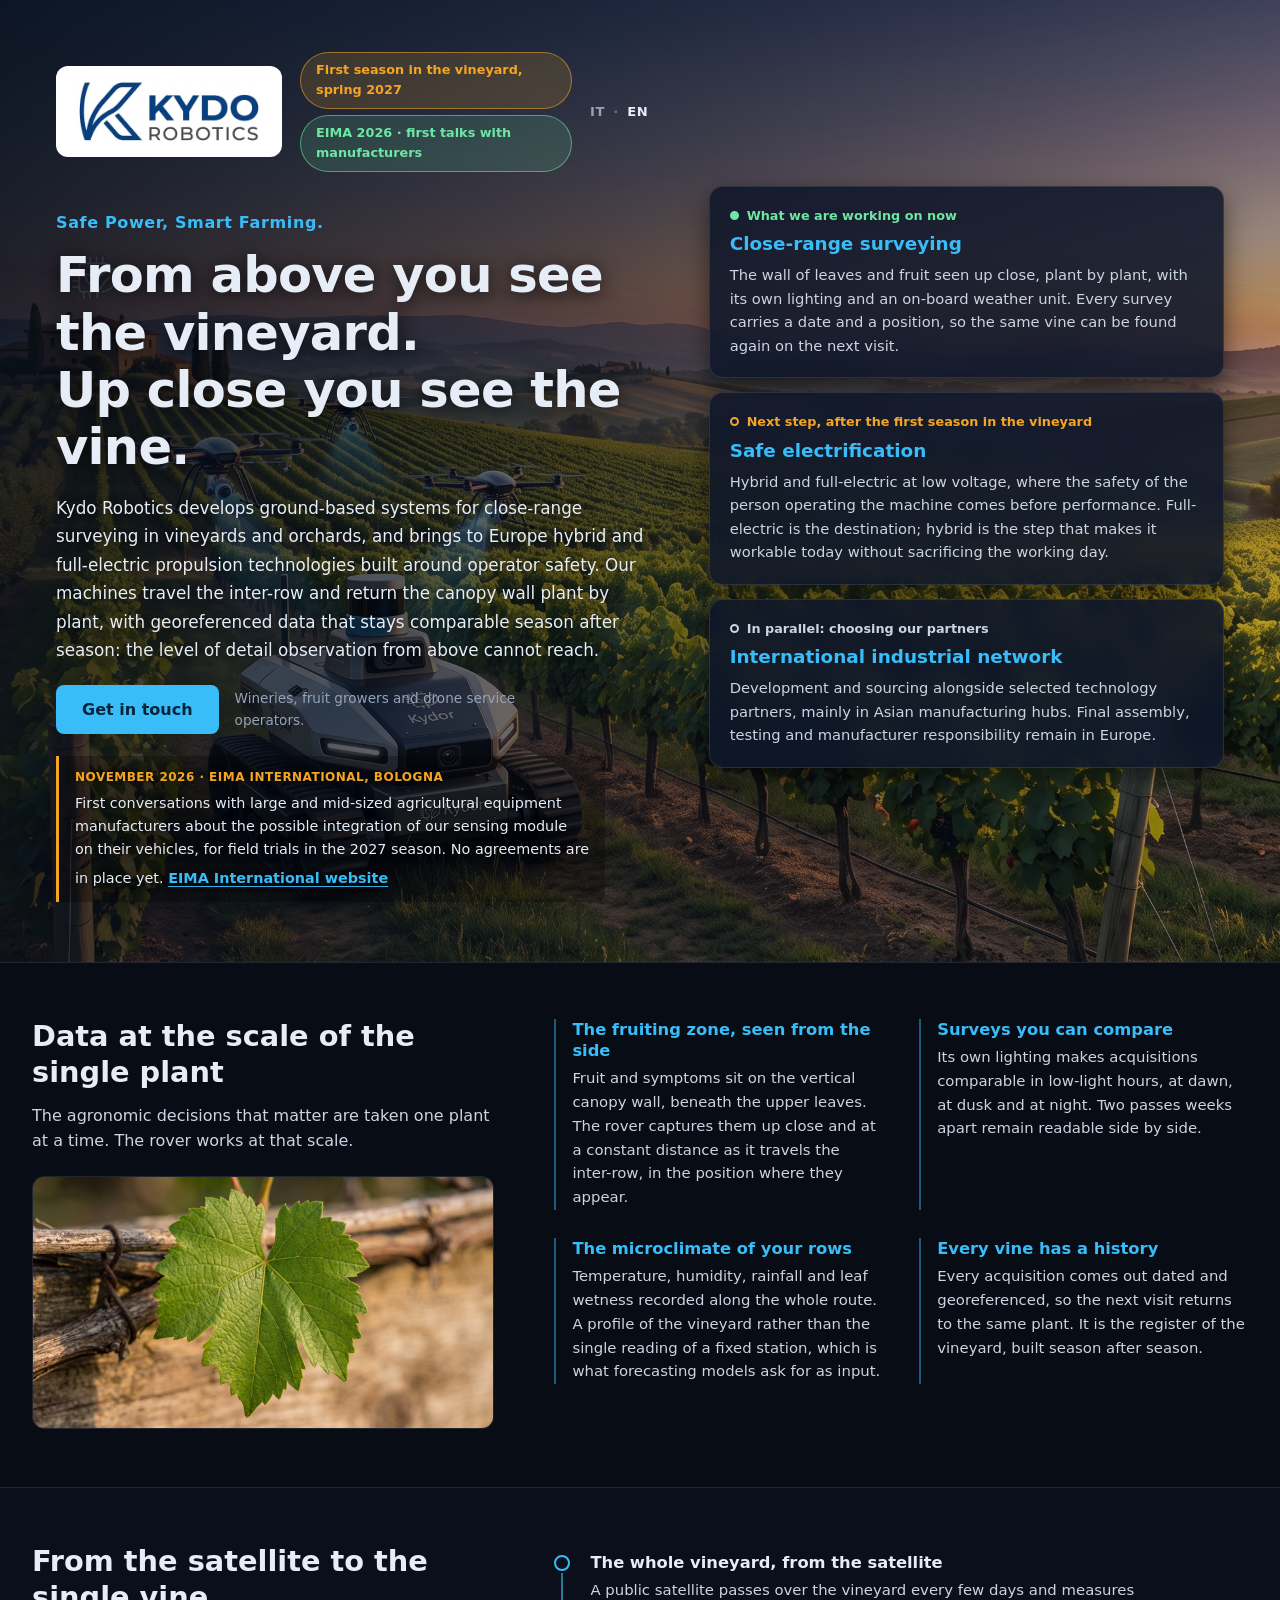
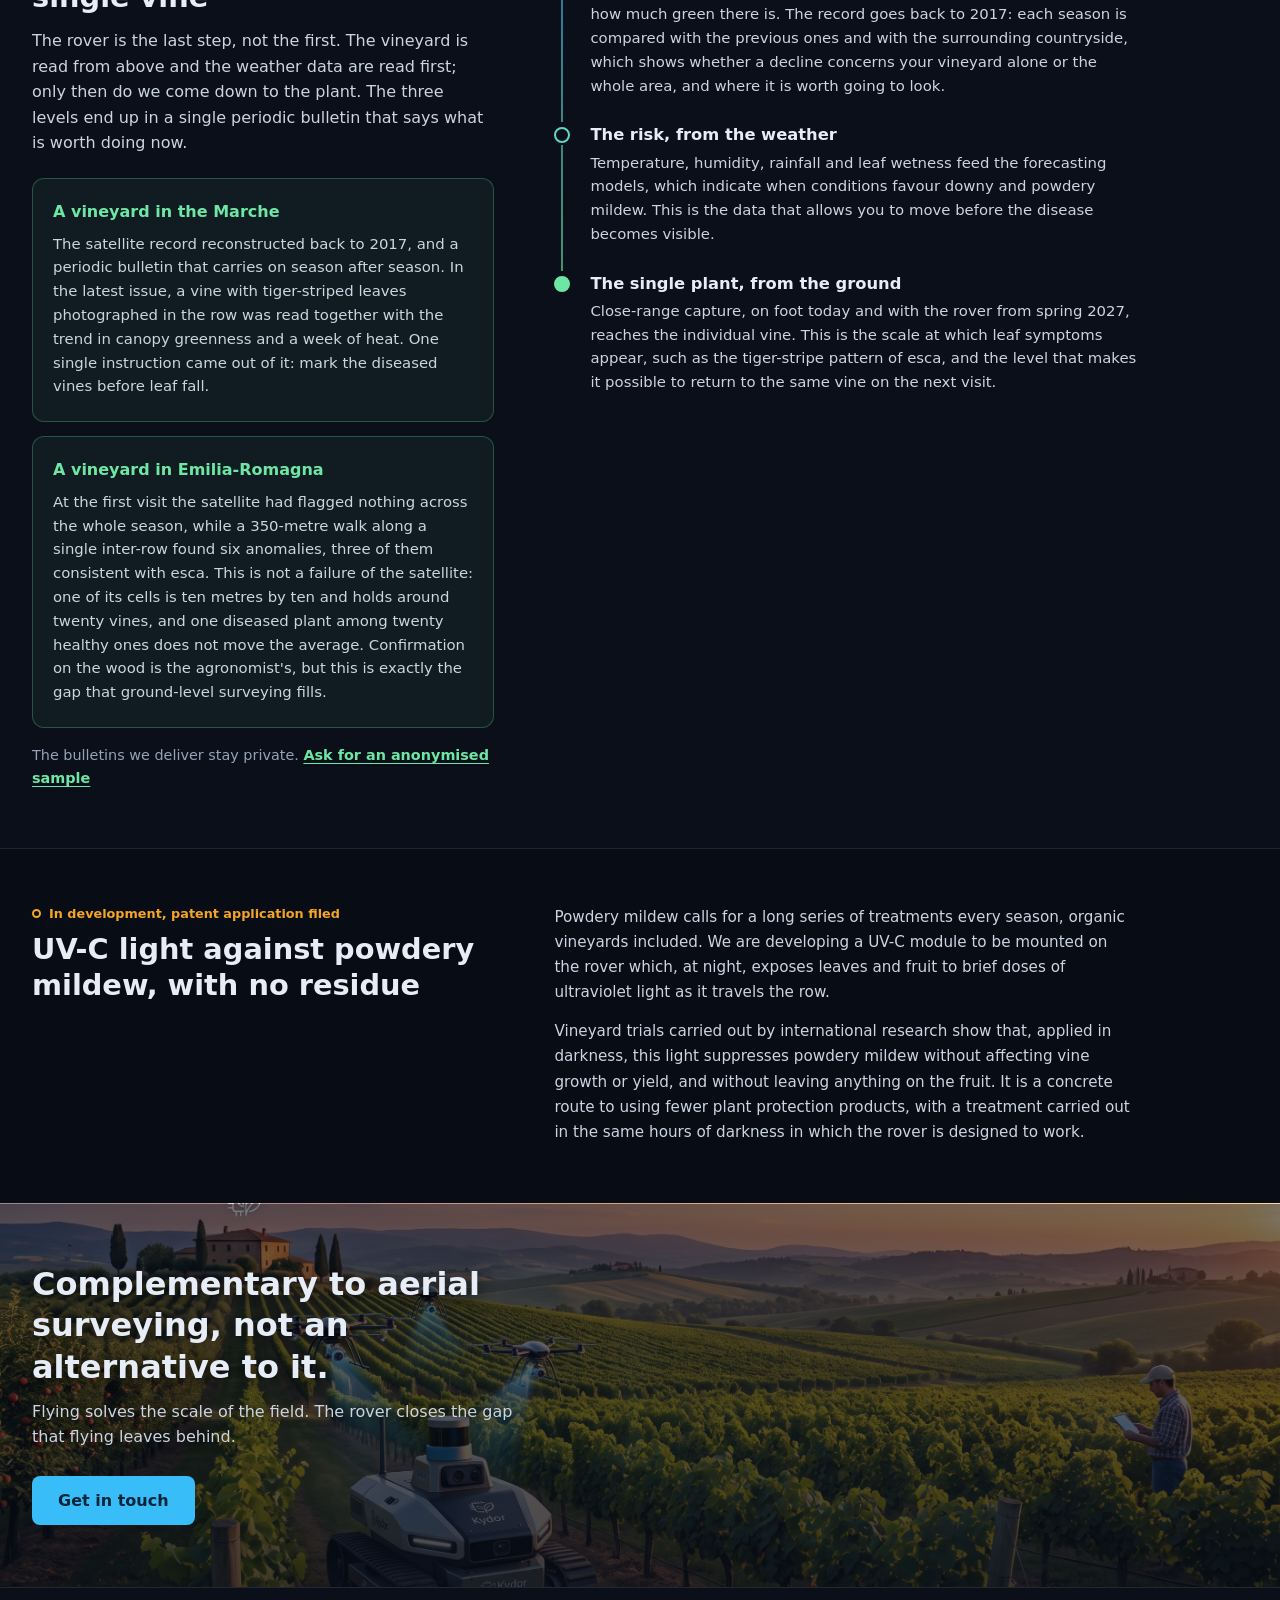
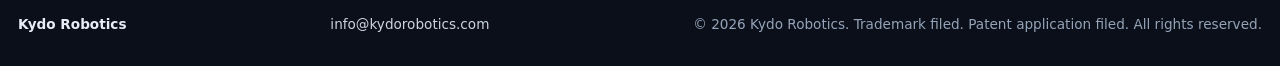
==== commit 9237098c: "Link al sito di EIMA International nel riquadro EIMA 2026 Co-Authored-By: Claude Opus 5.5 <noreply@a" ====
--- a/en/index.html
+++ b/en/index.html
@@ -21,7 +21,7 @@
     <link rel="canonical" href="https://kydorobotics.com/en/">
 
     <link rel="icon" href="../image/logo-icon.jpg">
-    <link rel="stylesheet" href="../style.css?v=13">
+    <link rel="stylesheet" href="../style.css?v=14">
 </head>
 <body>
 
@@ -67,6 +67,7 @@
                     First conversations with large and mid-sized agricultural equipment manufacturers
                     about the possible integration of our sensing module on their vehicles, for field
                     trials in the 2027 season. No agreements are in place yet.
+                    <a class="hero-news-link" href="https://www.eima.it/en/index.php" target="_blank" rel="noopener">EIMA International website</a>
                 </p>
             </header>
 
--- a/style.css
+++ b/style.css
@@ -277,6 +277,15 @@
     text-shadow: 0 1px 8px rgba(0, 0, 0, 0.6);
 }
 
+.hero-news-link {
+    display: inline-block;
+    margin-top: 6px;
+    color: var(--azzurro);
+    font-weight: 600;
+    text-decoration: underline;
+    text-underline-offset: 3px;
+}
+
 .hero-news-label {
     display: block;
     margin-bottom: 4px;
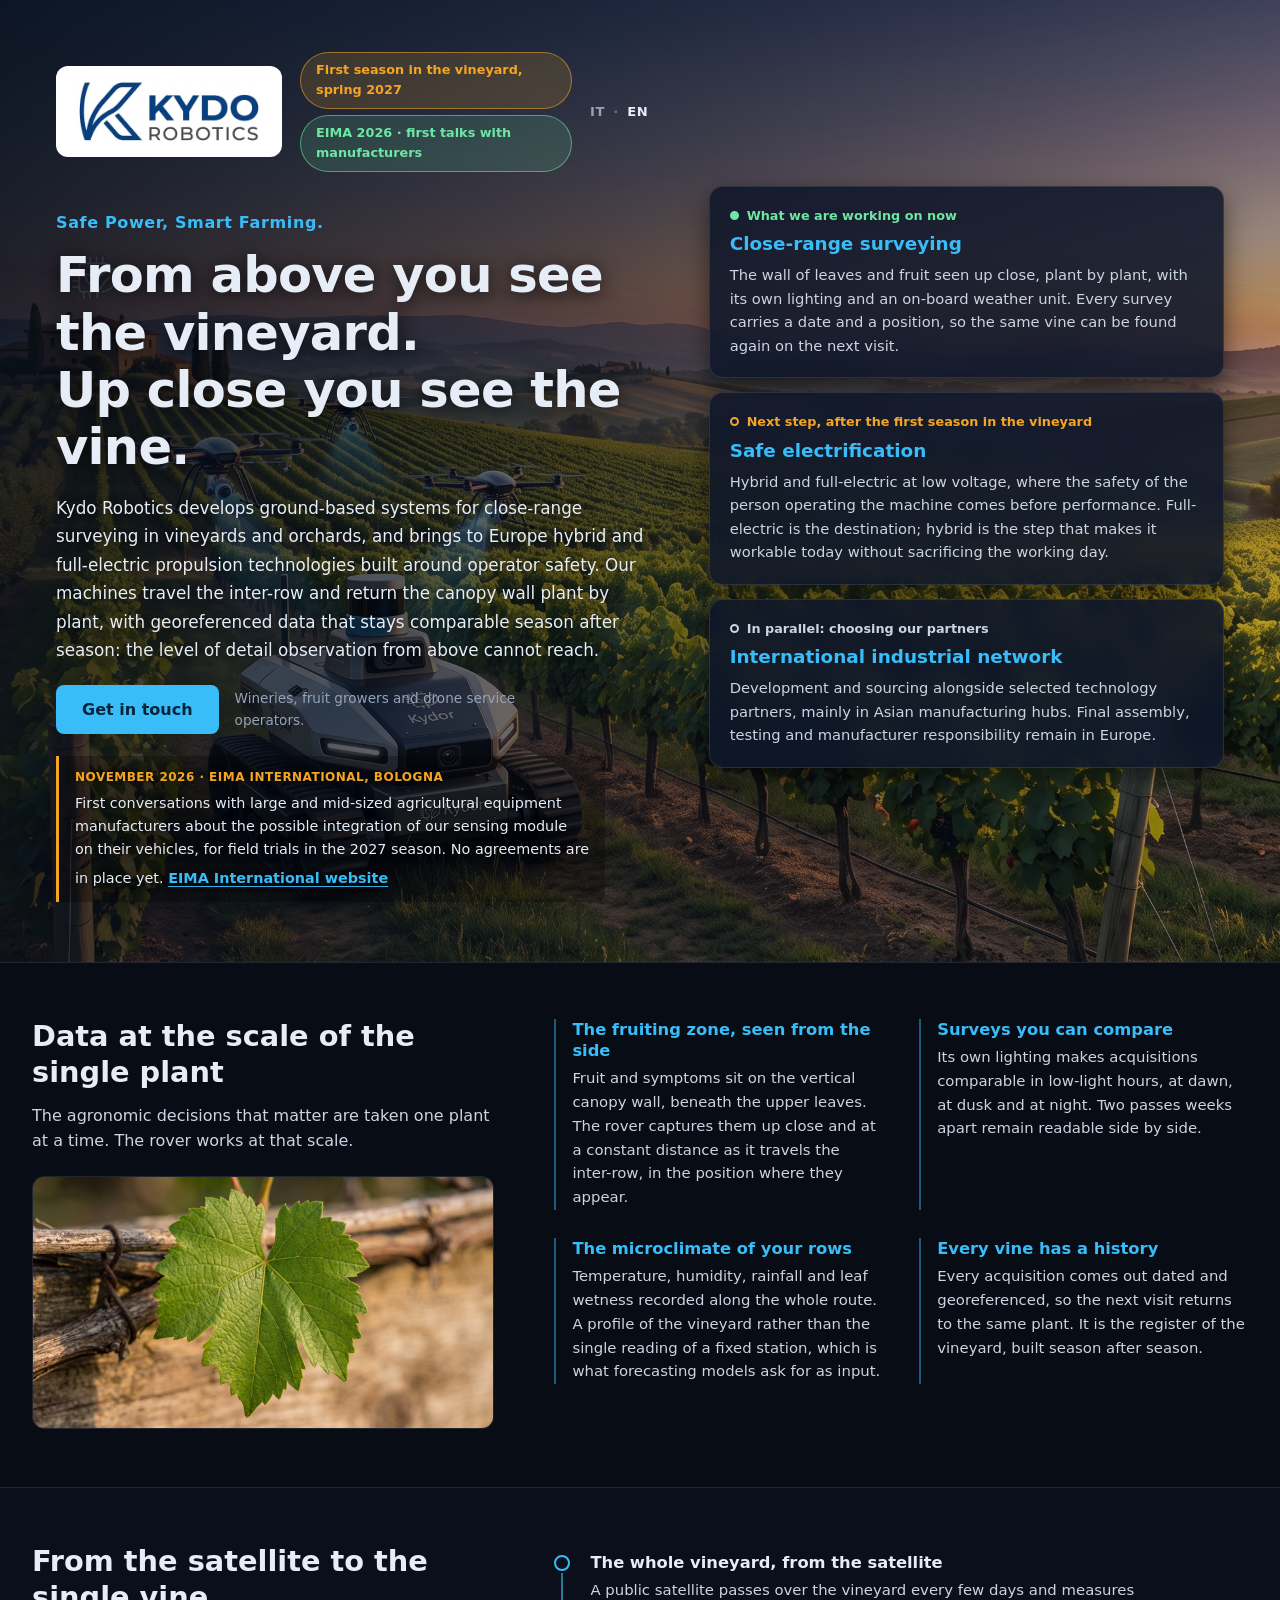
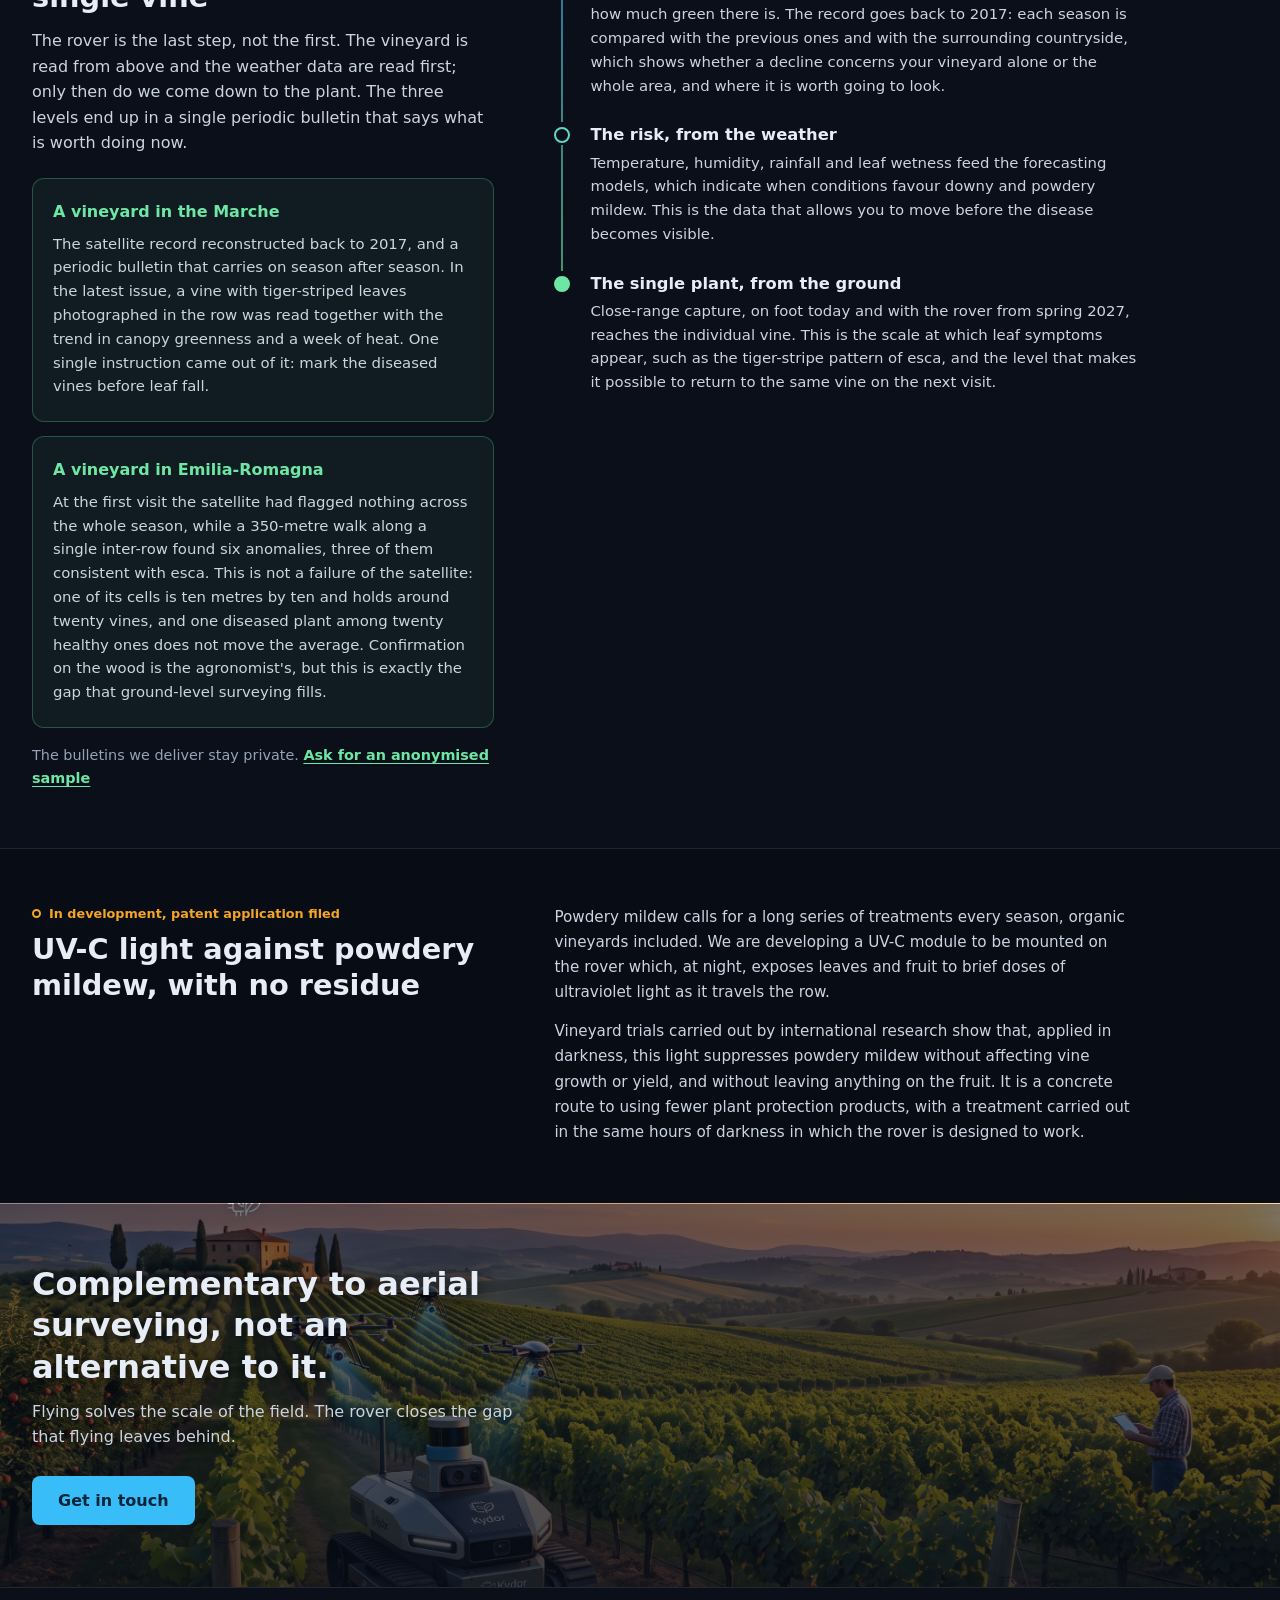
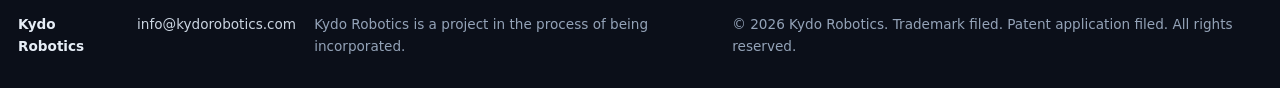
==== commit b0ee7360: "Footer: indicata la fase di costituzione in società (IT/EN) Co-Authored-By: Claude Sonnet 5.5 <norep" ====
--- a/en/index.html
+++ b/en/index.html
@@ -286,6 +286,7 @@
         <div class="footer-inner">
             <p class="footer-brand">Kydo Robotics</p>
             <p class="footer-contact"><a href="mailto:info@kydorobotics.com">info@kydorobotics.com</a></p>
+            <p class="footer-legal">Kydo Robotics is a project in the process of being incorporated.</p>
             <p class="footer-legal">&copy; 2026 Kydo Robotics. Trademark filed. Patent application filed. All rights reserved.</p>
         </div>
     </footer>
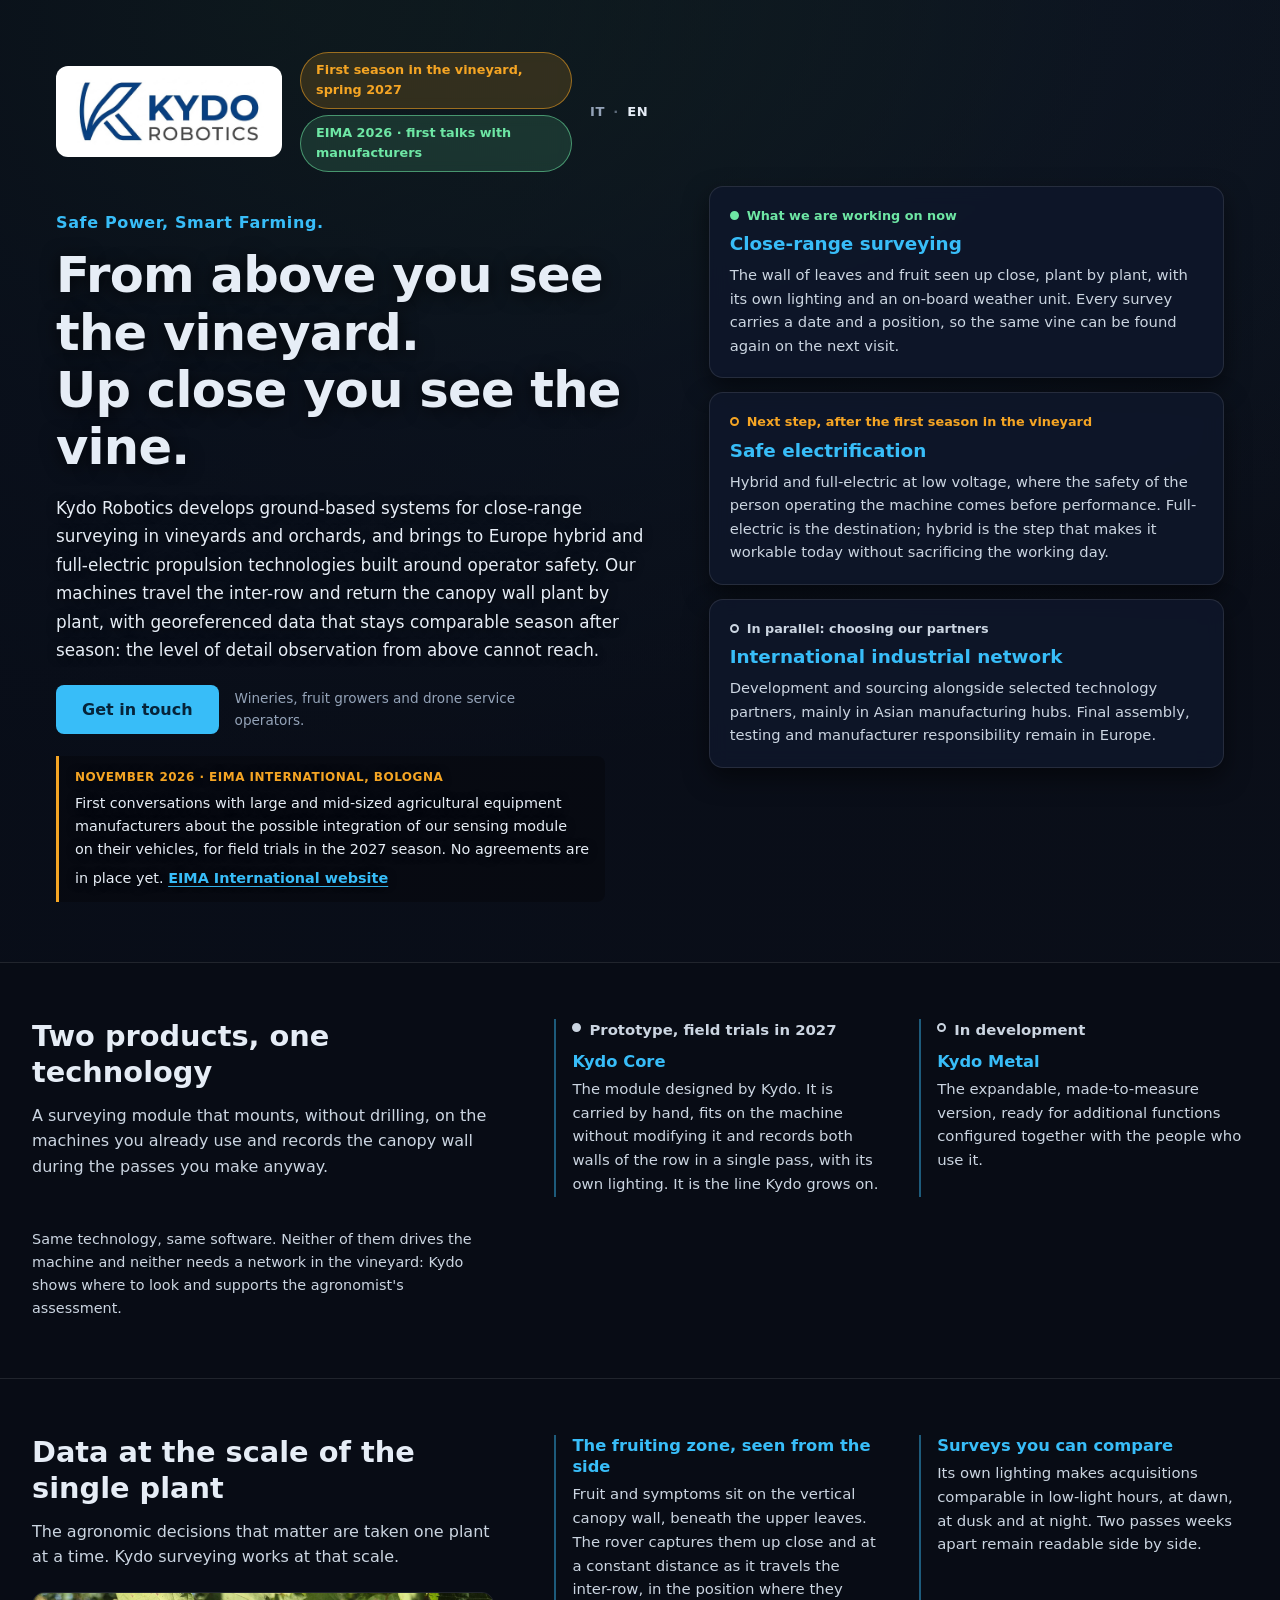
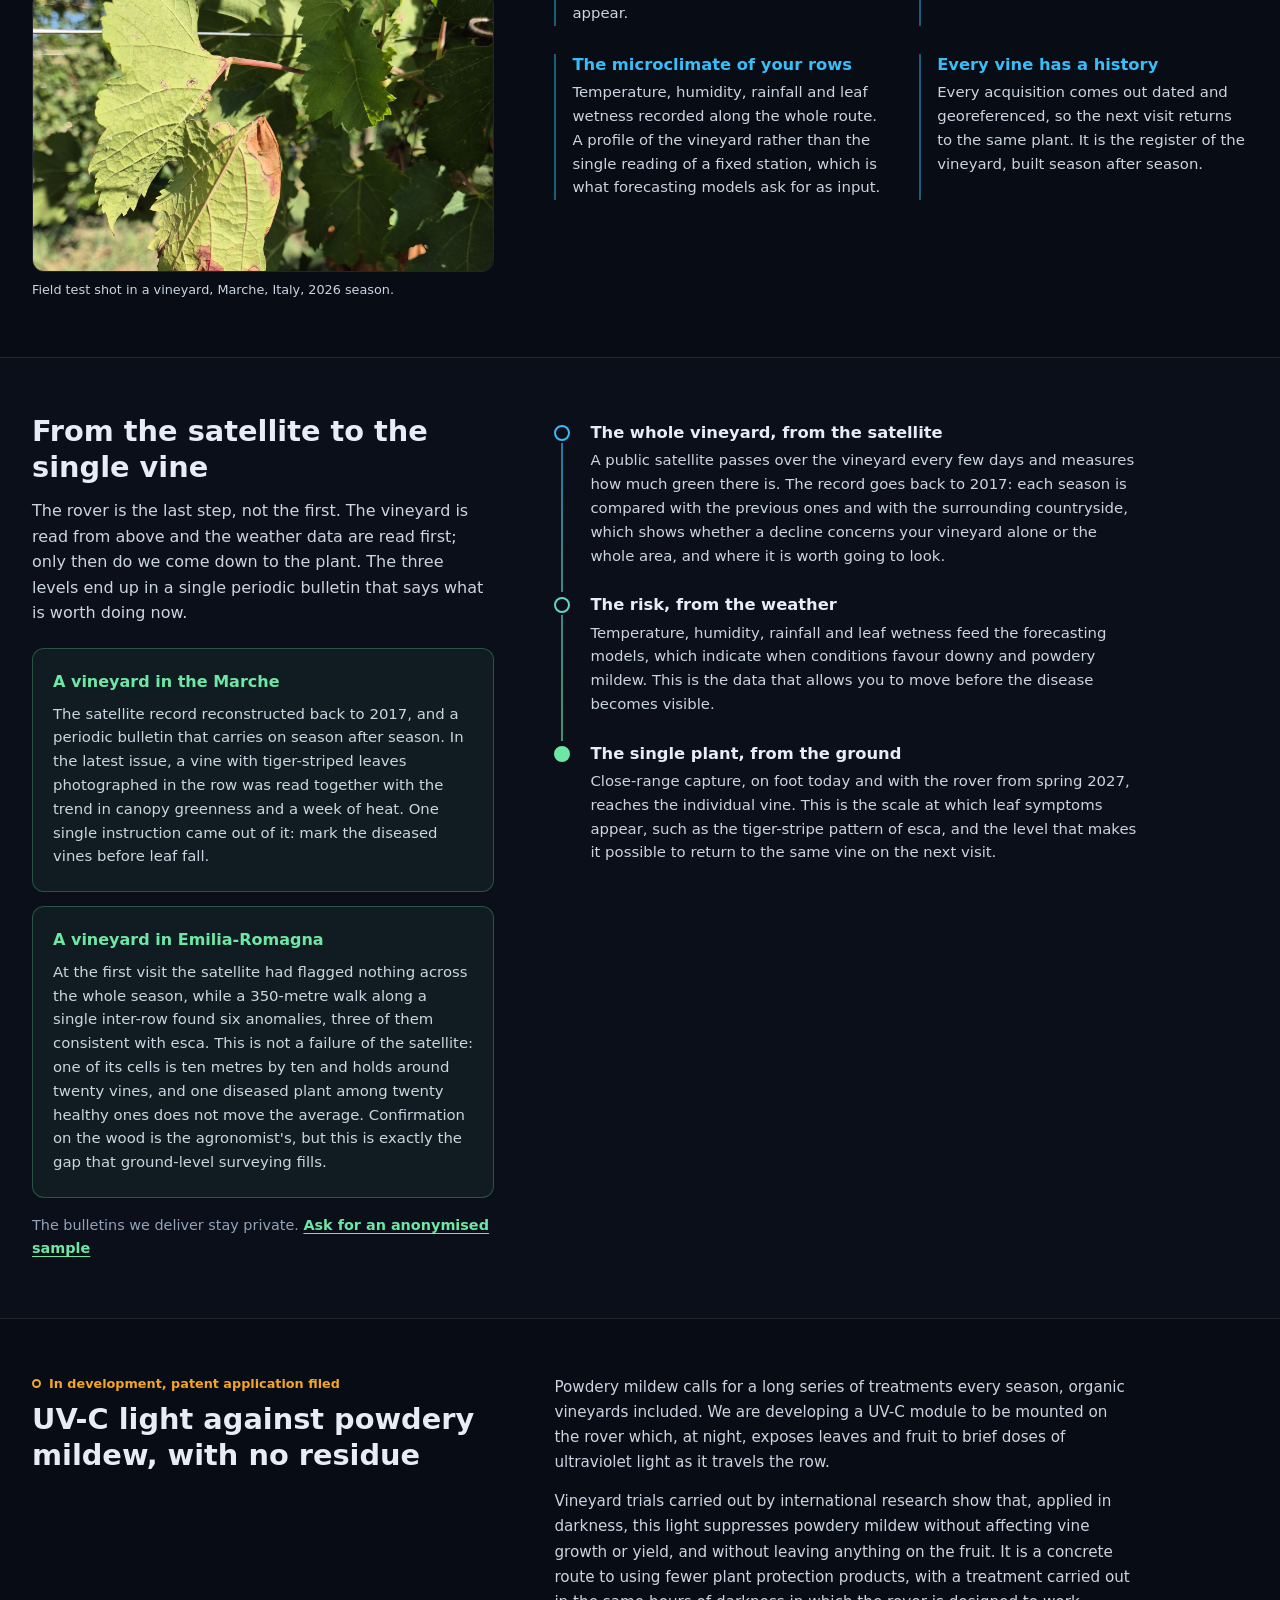
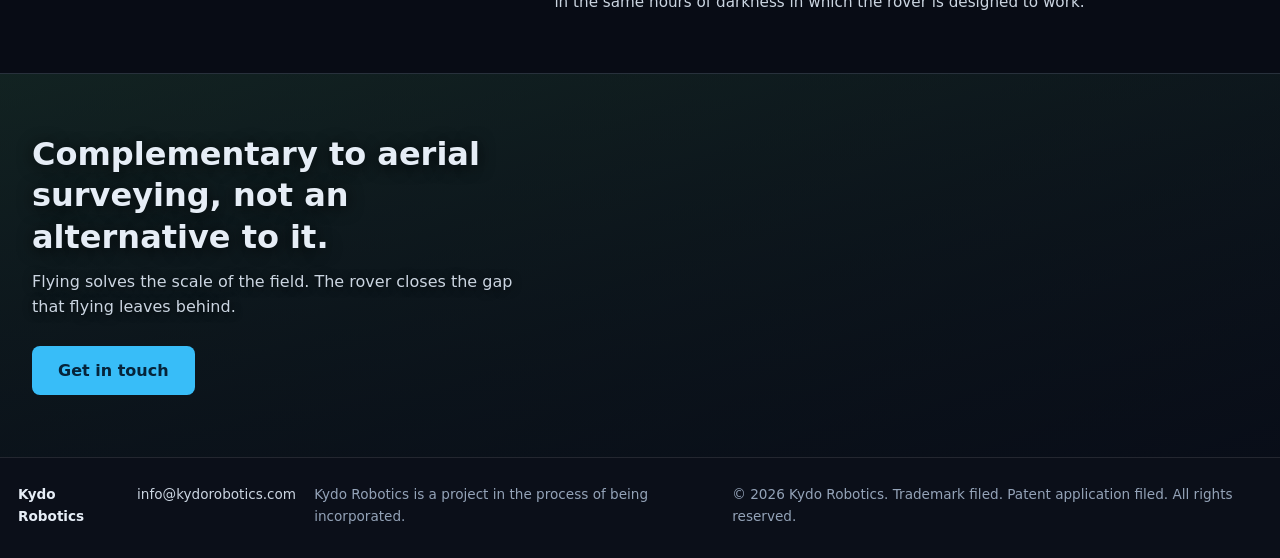
==== commit 77fdb7a1: "Sito: sezione Due prodotti (Core, Metal), foto vera di vigna, sfondo senza immagine AI (IT/EN) - Nuo" ====
--- a/en/index.html
+++ b/en/index.html
@@ -21,7 +21,7 @@
     <link rel="canonical" href="https://kydorobotics.com/en/">
 
     <link rel="icon" href="../image/logo-icon.jpg">
-    <link rel="stylesheet" href="../style.css?v=14">
+    <link rel="stylesheet" href="../style.css?v=15">
 </head>
 <body>
 
@@ -108,6 +108,49 @@
         </div>
     </div>
 
+    <!-- ============ Two products (decision of 28/11/2026). No product images. ============ -->
+    <section class="value products" id="products">
+        <div class="value-inner">
+
+            <div class="value-intro">
+                <h2 class="section-title">Two products, one technology</h2>
+                <p class="section-lead">
+                    A surveying module that mounts, without drilling, on the machines you already use
+                    and records the canopy wall during the passes you make anyway.
+                </p>
+            </div>
+
+            <div class="value-grid">
+
+                <article class="value-item">
+                    <p class="pillar-status pillar-status-attivo">Prototype, field trials in 2027</p>
+                    <h3 class="value-title">Kydo Core</h3>
+                    <p>
+                        The module designed by Kydo. It is carried by hand, fits on the machine without
+                        modifying it and records both walls of the row in a single pass, with its own
+                        lighting. It is the line Kydo grows on.
+                    </p>
+                </article>
+
+                <article class="value-item">
+                    <p class="pillar-status pillar-status-prossimo">In development</p>
+                    <h3 class="value-title">Kydo Metal</h3>
+                    <p>
+                        The expandable, made-to-measure version, ready for additional functions
+                        configured together with the people who use it.
+                    </p>
+                </article>
+
+            </div>
+
+            <p class="products-note">
+                Same technology, same software. Neither of them drives the machine and neither needs
+                a network in the vineyard: Kydo shows where to look and supports the agronomist's assessment.
+            </p>
+
+        </div>
+    </section>
+
     <!-- ============ What the customer takes home ============ -->
     <section class="value" id="surveying">
         <div class="value-inner">
@@ -116,9 +159,12 @@
                 <h2 class="section-title">Data at the scale of the single plant</h2>
                 <p class="section-lead">
                     The agronomic decisions that matter are taken one plant at a time.
-                    The rover works at that scale.
-                </p>
-                <img class="value-photo" src="../image/grape-leaf.jpg" alt="Grapevine leaf photographed at close range" loading="lazy">
+                    Kydo surveying works at that scale.
+                </p>
+                <figure class="value-figure">
+                    <img class="value-photo" src="../image/vigna-parete-foglia.jpg" alt="Vineyard canopy wall, a leaf with a symptom on its margin, photographed at close range" width="1600" height="1200" loading="lazy">
+                    <figcaption class="photo-caption">Field test shot in a vineyard, Marche, Italy, 2026 season.</figcaption>
+                </figure>
             </div>
 
             <div class="value-grid">
--- a/style.css
+++ b/style.css
@@ -66,11 +66,10 @@
     background-color: var(--blu-fondo);
     background-image:
         linear-gradient(rgba(8, 13, 24, 0.45), rgba(8, 13, 24, 0.72)),
-        url('image/tuscany-vineyard-background.jpg'),
         radial-gradient(120% 80% at 20% 0%, #1d3a2c 0%, #101a26 55%, #0b0f19 100%);
-    background-size: cover, cover, cover;
-    background-position: center, center, center;
-    background-repeat: no-repeat, no-repeat, no-repeat;
+    background-size: cover, cover;
+    background-position: center, center;
+    background-repeat: no-repeat, no-repeat;
 }
 
 .hero-inner {
@@ -683,11 +682,10 @@
     background-color: #101a26;
     background-image:
         linear-gradient(rgba(8, 13, 24, 0.52), rgba(8, 13, 24, 0.76)),
-        url('image/tuscany-vineyard-background.jpg'),
         linear-gradient(160deg, #1d3a2c, #0b0f19);
-    background-size: cover, cover, cover;
-    background-position: center, center 65%, center;
-    background-repeat: no-repeat, no-repeat, no-repeat;
+    background-size: cover, cover;
+    background-position: center, center;
+    background-repeat: no-repeat, no-repeat;
     border-top: 1px solid var(--bordo);
 }
 
@@ -836,7 +834,6 @@
         align-items: center;
         background-image:
             linear-gradient(100deg, rgba(8, 13, 24, 0.86) 0%, rgba(8, 13, 24, 0.62) 42%, rgba(8, 13, 24, 0.25) 100%),
-            url('image/tuscany-vineyard-background.jpg'),
             radial-gradient(120% 80% at 20% 0%, #1d3a2c 0%, #101a26 55%, #0b0f19 100%);
     }
 
@@ -952,3 +949,41 @@
         color: #000;
     }
 }
+
+/* =========================================================
+   Due prodotti (28/11/2026) e didascalia della foto.
+   La sezione riusa le classi di «value»; qui solo le aggiunte.
+   ========================================================= */
+.products .value-item .pillar-status {
+    margin-bottom: 8px;
+}
+
+.products-note {
+    margin: 26px 0 0;
+    font-size: 0.9rem;
+    line-height: 1.6;
+    color: var(--testo-secondario);
+    max-width: 70ch;
+}
+
+.value-figure {
+    margin: 0;
+}
+
+.value-figure .value-photo {
+    object-position: center 40%;
+    margin-bottom: 8px;
+}
+
+.photo-caption {
+    margin: 0 0 30px;
+    font-size: 0.8rem;
+    line-height: 1.5;
+    color: var(--testo-secondario);
+}
+
+@media screen and (min-width: 1024px) {
+    .photo-caption {
+        margin-bottom: 0;
+    }
+}
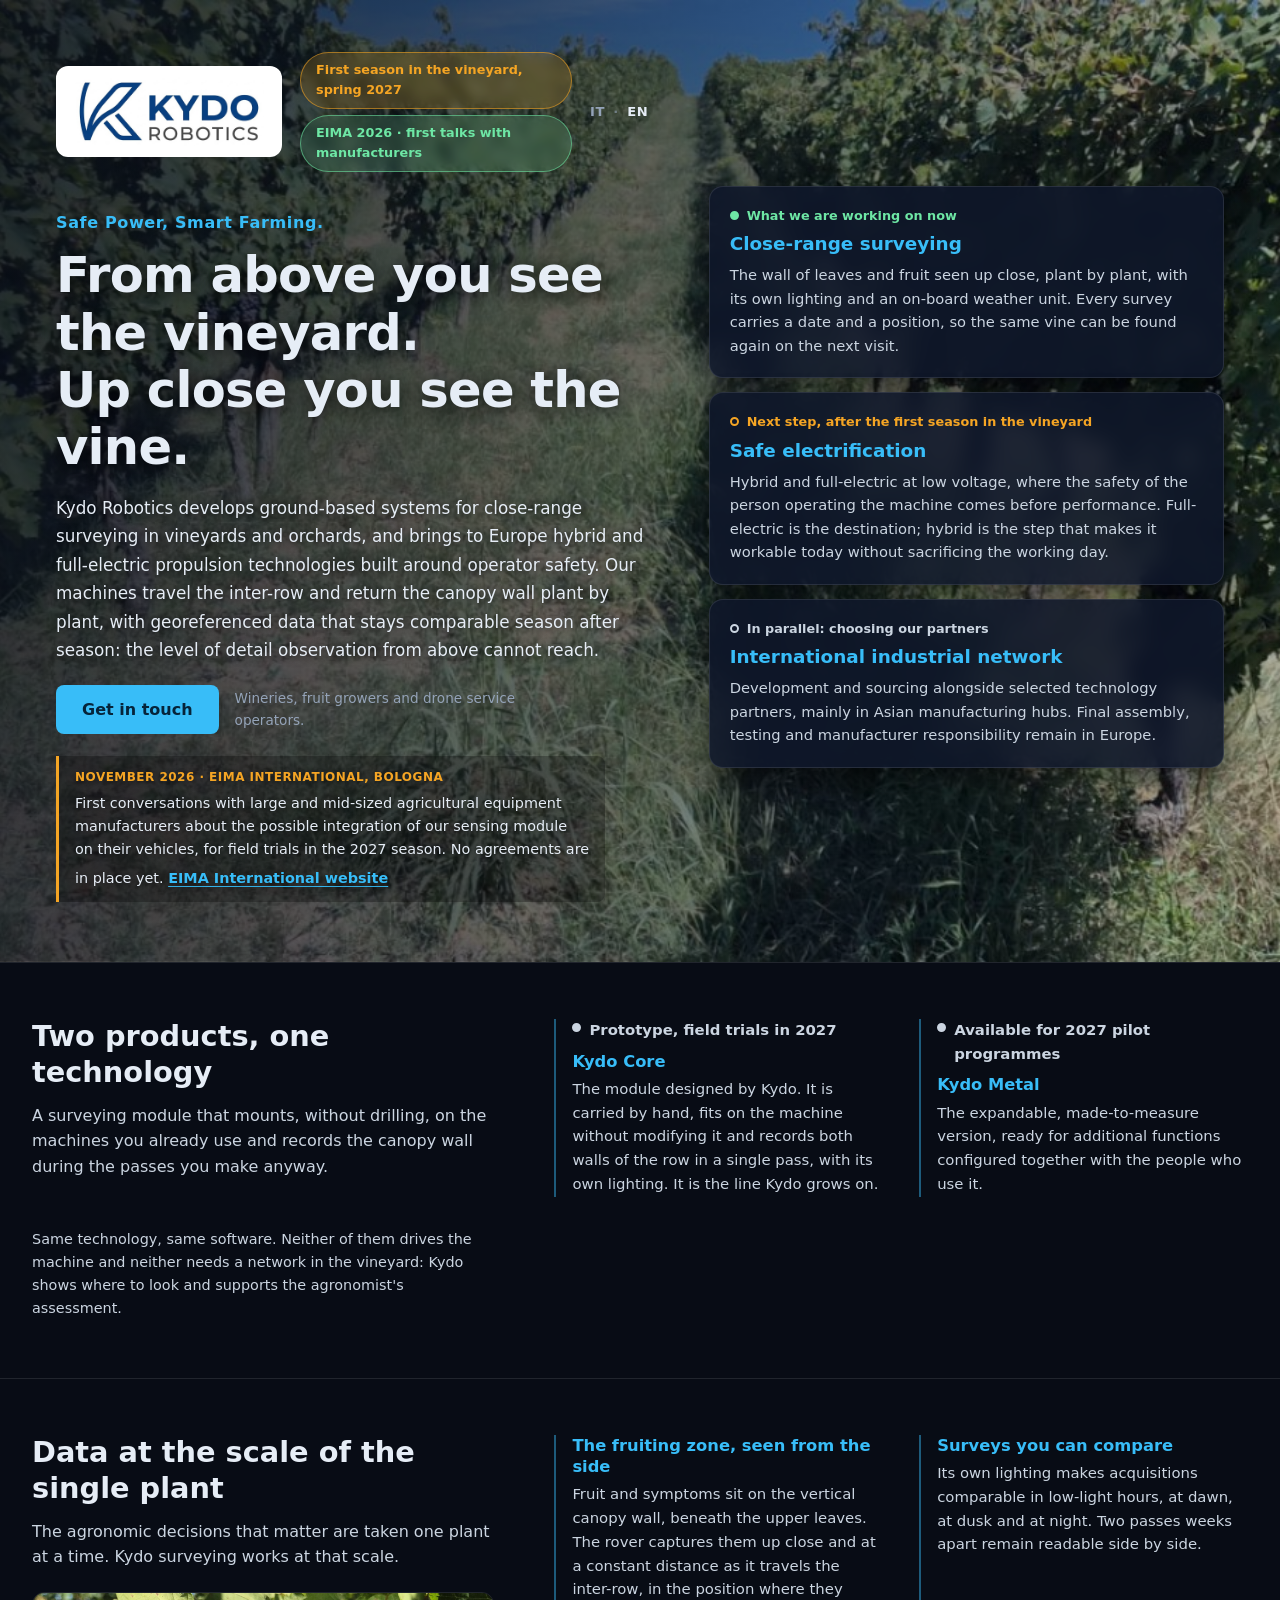
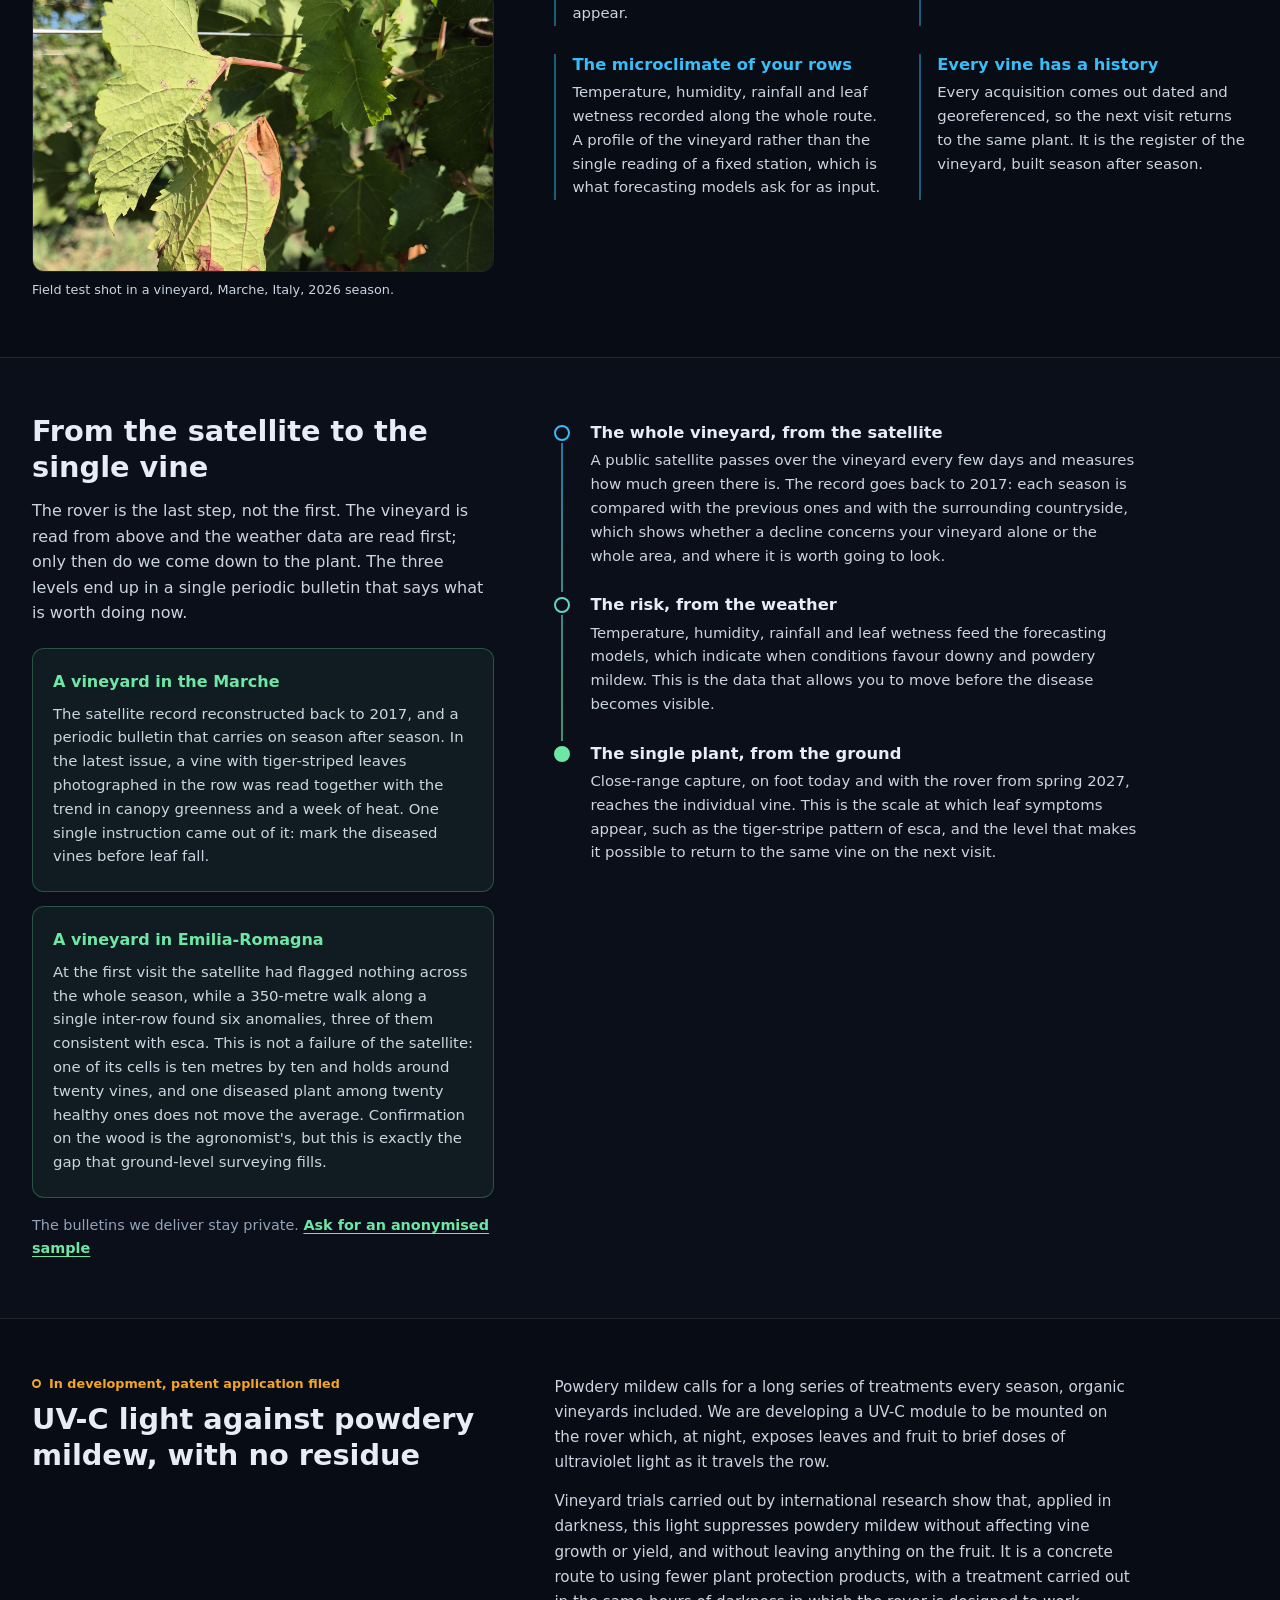
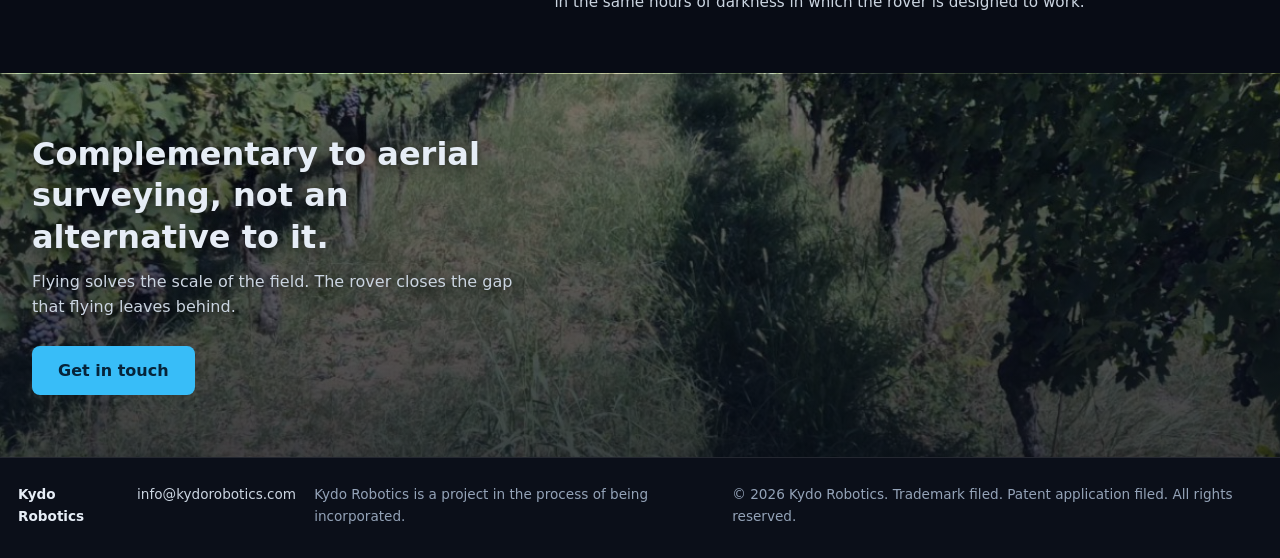
==== commit e819ef23: "Sito: Metal «Disponibile per i programmi pilota 2027», sfondo con foto vera dell'interfilare (IT/EN)" ====
--- a/en/index.html
+++ b/en/index.html
@@ -21,7 +21,7 @@
     <link rel="canonical" href="https://kydorobotics.com/en/">
 
     <link rel="icon" href="../image/logo-icon.jpg">
-    <link rel="stylesheet" href="../style.css?v=15">
+    <link rel="stylesheet" href="../style.css?v=16">
 </head>
 <body>
 
@@ -133,7 +133,7 @@
                 </article>
 
                 <article class="value-item">
-                    <p class="pillar-status pillar-status-prossimo">In development</p>
+                    <p class="pillar-status pillar-status-attivo">Available for 2027 pilot programmes</p>
                     <h3 class="value-title">Kydo Metal</h3>
                     <p>
                         The expandable, made-to-measure version, ready for additional functions
--- a/style.css
+++ b/style.css
@@ -66,10 +66,11 @@
     background-color: var(--blu-fondo);
     background-image:
         linear-gradient(rgba(8, 13, 24, 0.45), rgba(8, 13, 24, 0.72)),
+        url('image/vigna-interfilare-sfondo.jpg'),
         radial-gradient(120% 80% at 20% 0%, #1d3a2c 0%, #101a26 55%, #0b0f19 100%);
-    background-size: cover, cover;
-    background-position: center, center;
-    background-repeat: no-repeat, no-repeat;
+    background-size: cover, cover, cover;
+    background-position: center, center, center;
+    background-repeat: no-repeat, no-repeat, no-repeat;
 }
 
 .hero-inner {
@@ -682,10 +683,11 @@
     background-color: #101a26;
     background-image:
         linear-gradient(rgba(8, 13, 24, 0.52), rgba(8, 13, 24, 0.76)),
+        url('image/vigna-interfilare-sfondo.jpg'),
         linear-gradient(160deg, #1d3a2c, #0b0f19);
-    background-size: cover, cover;
-    background-position: center, center;
-    background-repeat: no-repeat, no-repeat;
+    background-size: cover, cover, cover;
+    background-position: center, center 60%, center;
+    background-repeat: no-repeat, no-repeat, no-repeat;
     border-top: 1px solid var(--bordo);
 }
 
@@ -834,6 +836,7 @@
         align-items: center;
         background-image:
             linear-gradient(100deg, rgba(8, 13, 24, 0.86) 0%, rgba(8, 13, 24, 0.62) 42%, rgba(8, 13, 24, 0.25) 100%),
+            url('image/vigna-interfilare-sfondo.jpg'),
             radial-gradient(120% 80% at 20% 0%, #1d3a2c 0%, #101a26 55%, #0b0f19 100%);
     }
 
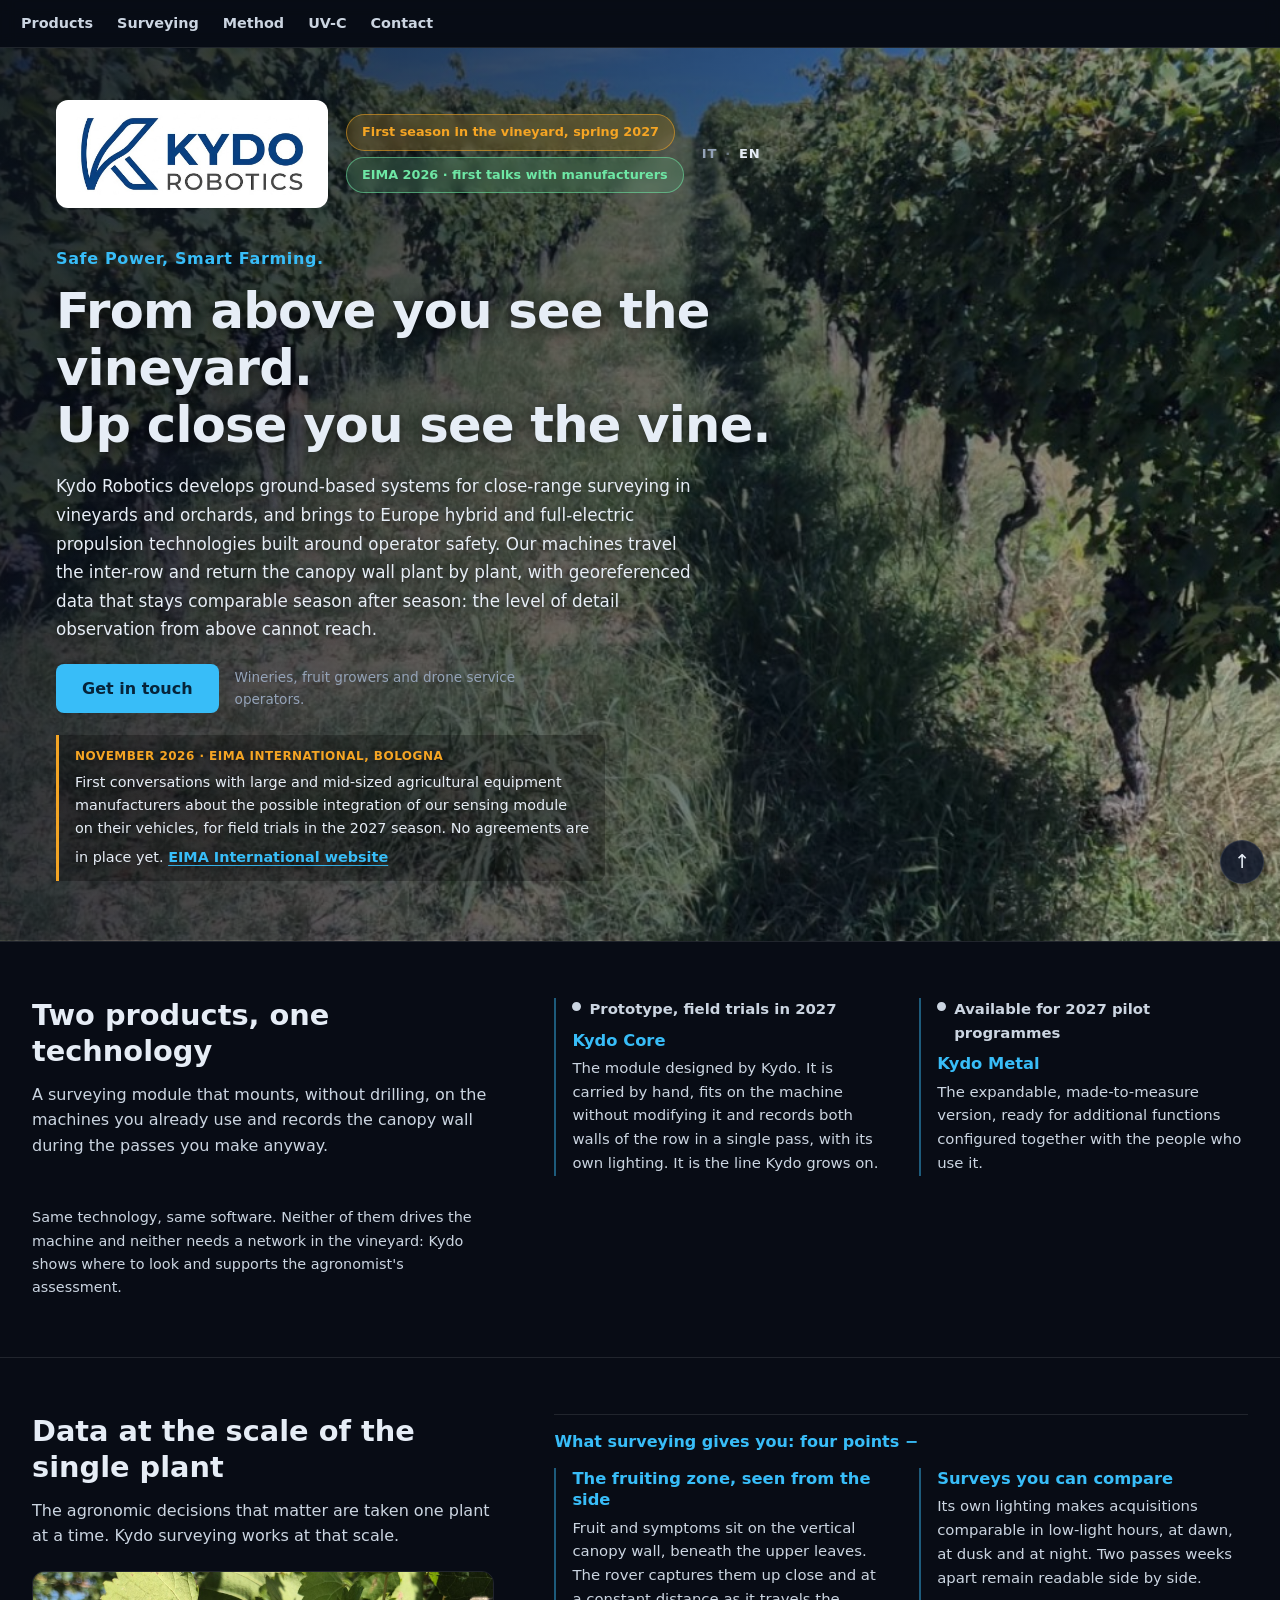
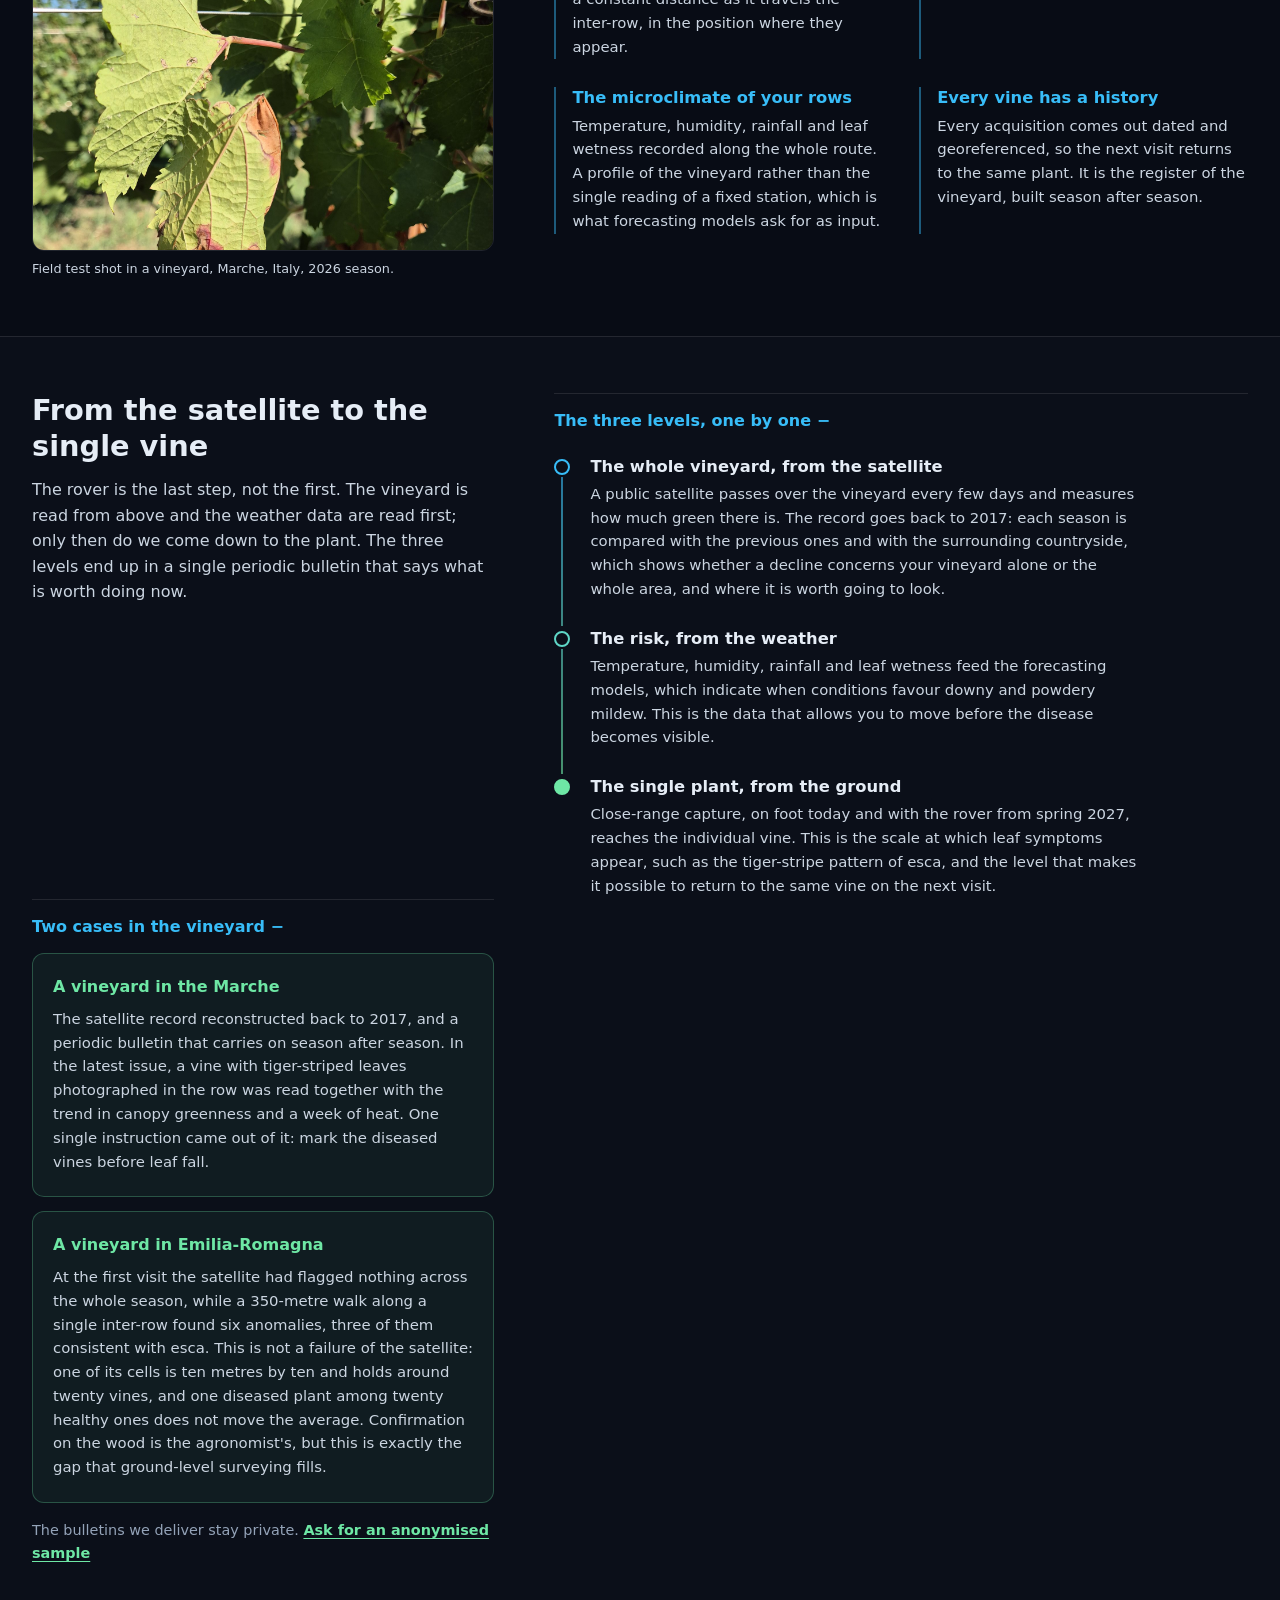
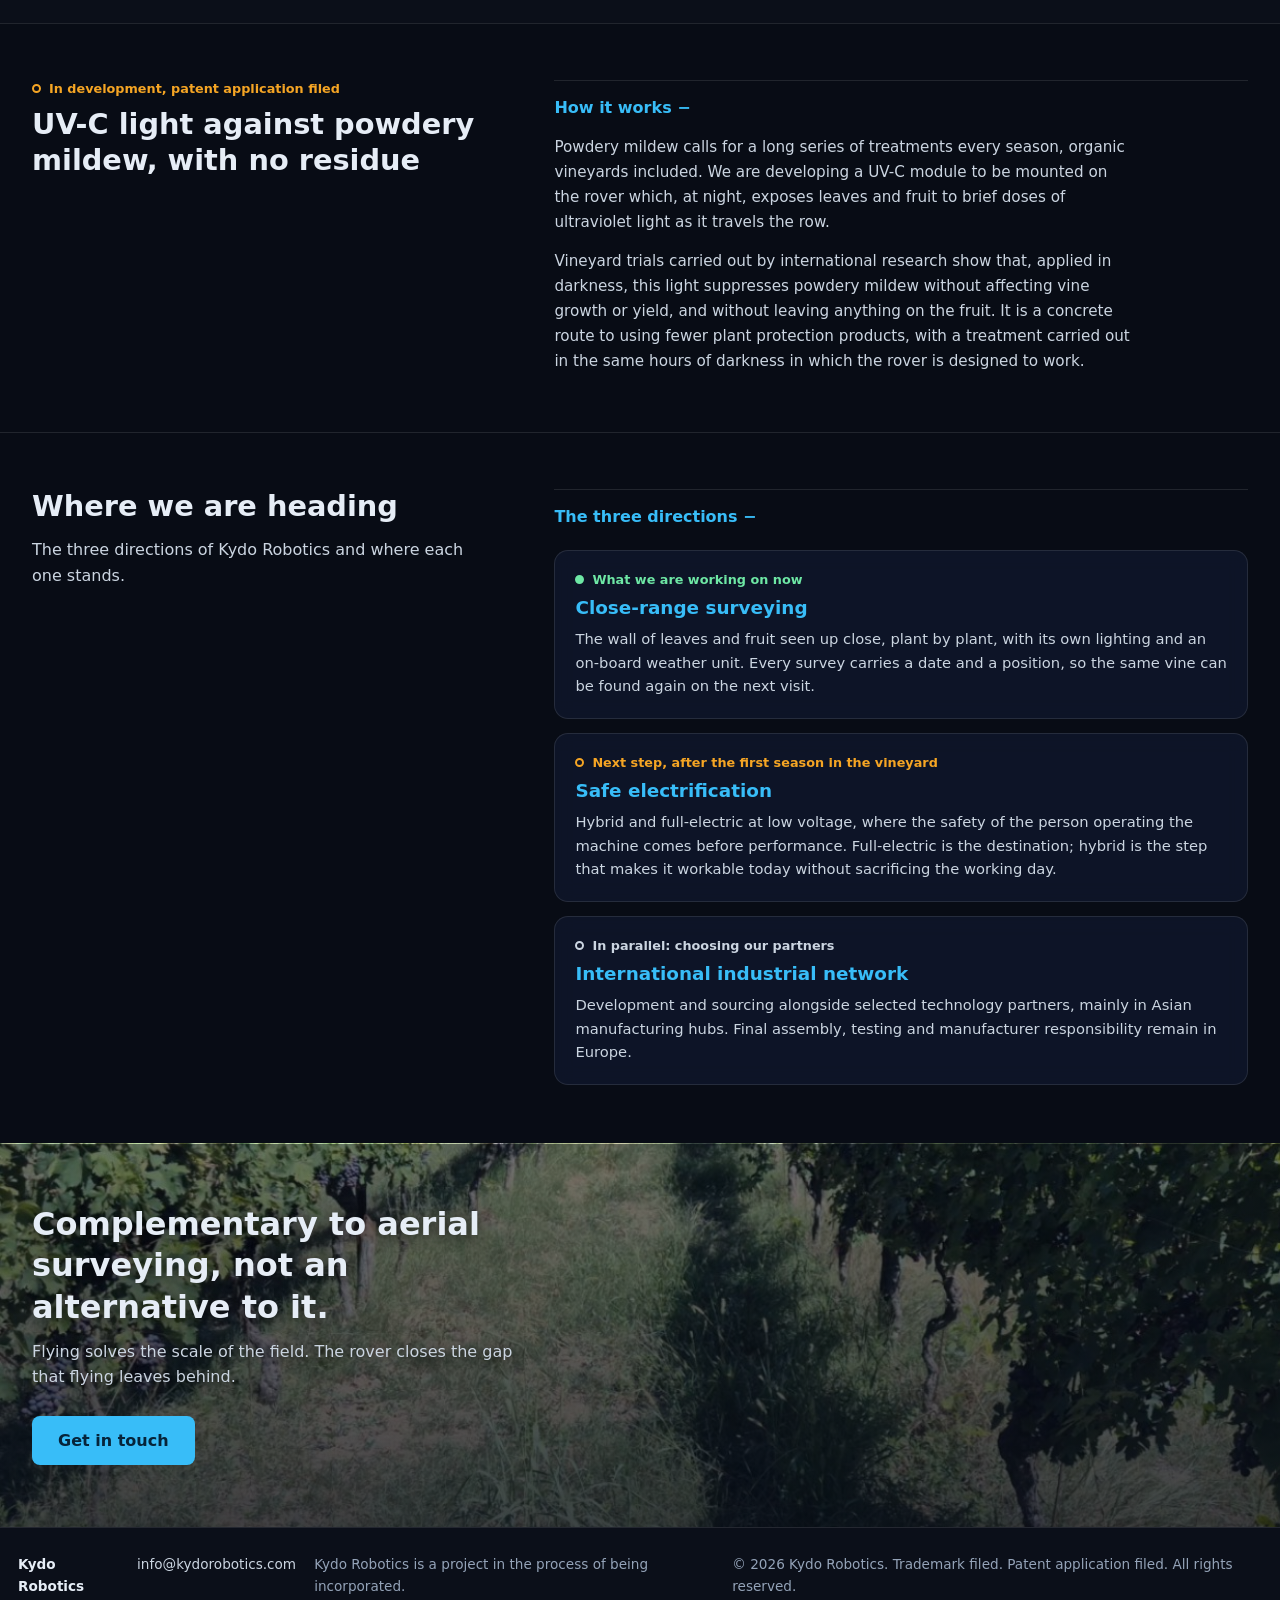
==== commit b31032bc: "Sito: menu delle sezioni, tendine sui blocchi lunghi, pilastri in «Dove andiamo», torna su (IT/EN) C" ====
--- a/en/index.html
+++ b/en/index.html
@@ -21,9 +21,20 @@
     <link rel="canonical" href="https://kydorobotics.com/en/">
 
     <link rel="icon" href="../image/logo-icon.jpg">
-    <link rel="stylesheet" href="../style.css?v=16">
+    <link rel="stylesheet" href="../style.css?v=17">
 </head>
-<body>
+<body id="top">
+
+    <!-- ============ Menu delle sezioni (28/11/2026) ============ -->
+    <nav class="site-nav" aria-label="Site sections">
+        <ul class="site-nav-list">
+            <li><a href="#products">Products</a></li>
+            <li><a href="#surveying">Surveying</a></li>
+            <li><a href="#method">Method</a></li>
+            <li><a href="#uvc">UV-C</a></li>
+            <li><a href="#contact">Contact</a></li>
+        </ul>
+    </nav>
 
     <!-- ============ Hero ============ -->
     <div class="hero">
@@ -71,39 +82,6 @@
                 </p>
             </header>
 
-            <section class="pillars" aria-label="The three pillars of Kydo Robotics">
-
-                <article class="pillar">
-                    <p class="pillar-status pillar-status-attivo">What we are working on now</p>
-                    <h2 class="pillar-title">Close-range surveying</h2>
-                    <p class="pillar-text">
-                        The wall of leaves and fruit seen up close, plant by plant, with its own lighting
-                        and an on-board weather unit. Every survey carries a date and a position, so the
-                        same vine can be found again on the next visit.
-                    </p>
-                </article>
-
-                <article class="pillar">
-                    <p class="pillar-status pillar-status-prossimo">Next step, after the first season in the vineyard</p>
-                    <h2 class="pillar-title">Safe electrification</h2>
-                    <p class="pillar-text">
-                        Hybrid and full-electric at low voltage, where the safety of the person operating
-                        the machine comes before performance. Full-electric is the destination; hybrid is
-                        the step that makes it workable today without sacrificing the working day.
-                    </p>
-                </article>
-
-                <article class="pillar">
-                    <p class="pillar-status pillar-status-parallelo">In parallel: choosing our partners</p>
-                    <h2 class="pillar-title">International industrial network</h2>
-                    <p class="pillar-text">
-                        Development and sourcing alongside selected technology partners, mainly in Asian
-                        manufacturing hubs. Final assembly, testing and manufacturer responsibility remain
-                        in Europe.
-                    </p>
-                </article>
-
-            </section>
 
         </div>
     </div>
@@ -167,43 +145,46 @@
                 </figure>
             </div>
 
-            <div class="value-grid">
-
-                <article class="value-item">
-                    <h3 class="value-title">The fruiting zone, seen from the side</h3>
-                    <p>
-                        Fruit and symptoms sit on the vertical canopy wall, beneath the upper leaves.
-                        The rover captures them up close and at a constant distance as it travels the
-                        inter-row, in the position where they appear.
-                    </p>
-                </article>
-
-                <article class="value-item">
-                    <h3 class="value-title">Surveys you can compare</h3>
-                    <p>
-                        Its own lighting makes acquisitions comparable in low-light hours, at dawn, at
-                        dusk and at night. Two passes weeks apart remain readable side by side.
-                    </p>
-                </article>
-
-                <article class="value-item">
-                    <h3 class="value-title">The microclimate of your rows</h3>
-                    <p>
-                        Temperature, humidity, rainfall and leaf wetness recorded along the whole route.
-                        A profile of the vineyard rather than the single reading of a fixed station, which
-                        is what forecasting models ask for as input.
-                    </p>
-                </article>
-
-                <article class="value-item">
-                    <h3 class="value-title">Every vine has a history</h3>
-                    <p>
-                        Every acquisition comes out dated and georeferenced, so the next visit returns to
-                        the same plant. It is the register of the vineyard, built season after season.
-                    </p>
-                </article>
-
-            </div>
+            <details class="more">
+                <summary>What surveying gives you: four points</summary>
+                <div class="value-grid">
+    
+                    <article class="value-item">
+                        <h3 class="value-title">The fruiting zone, seen from the side</h3>
+                        <p>
+                            Fruit and symptoms sit on the vertical canopy wall, beneath the upper leaves.
+                            The rover captures them up close and at a constant distance as it travels the
+                            inter-row, in the position where they appear.
+                        </p>
+                    </article>
+    
+                    <article class="value-item">
+                        <h3 class="value-title">Surveys you can compare</h3>
+                        <p>
+                            Its own lighting makes acquisitions comparable in low-light hours, at dawn, at
+                            dusk and at night. Two passes weeks apart remain readable side by side.
+                        </p>
+                    </article>
+    
+                    <article class="value-item">
+                        <h3 class="value-title">The microclimate of your rows</h3>
+                        <p>
+                            Temperature, humidity, rainfall and leaf wetness recorded along the whole route.
+                            A profile of the vineyard rather than the single reading of a fixed station, which
+                            is what forecasting models ask for as input.
+                        </p>
+                    </article>
+    
+                    <article class="value-item">
+                        <h3 class="value-title">Every vine has a history</h3>
+                        <p>
+                            Every acquisition comes out dated and georeferenced, so the next visit returns to
+                            the same plant. It is the register of the vineyard, built season after season.
+                        </p>
+                    </article>
+    
+                </div>
+            </details>
 
         </div>
     </section>
@@ -221,64 +202,70 @@
                 </p>
             </div>
 
-            <ol class="method-levels">
-
-                <li class="level">
-                    <h3 class="level-title">The whole vineyard, from the satellite</h3>
-                    <p>
-                        A public satellite passes over the vineyard every few days and measures how much
-                        green there is. The record goes back to 2017: each season is compared with the
-                        previous ones and with the surrounding countryside, which shows whether a decline
-                        concerns your vineyard alone or the whole area, and where it is worth going to look.
-                    </p>
-                </li>
-
-                <li class="level">
-                    <h3 class="level-title">The risk, from the weather</h3>
-                    <p>
-                        Temperature, humidity, rainfall and leaf wetness feed the forecasting models, which
-                        indicate when conditions favour downy and powdery mildew. This is the data that
-                        allows you to move before the disease becomes visible.
-                    </p>
-                </li>
-
-                <li class="level">
-                    <h3 class="level-title">The single plant, from the ground</h3>
-                    <p>
-                        Close-range capture, on foot today and with the rover from spring 2027, reaches the
-                        individual vine. This is the scale at which leaf symptoms appear, such as the
-                        tiger-stripe pattern of esca, and the level that makes it possible to return to the
-                        same vine on the next visit.
-                    </p>
-                </li>
-
-            </ol>
-
-            <div class="proof-list">
-
-                <aside class="method-proof" aria-label="The method at work, first vineyard">
-                    <p class="proof-title">A vineyard in the Marche</p>
-                    <p class="proof-text">
-                        The satellite record reconstructed back to 2017, and a periodic bulletin that carries
-                        on season after season. In the latest issue, a vine with tiger-striped leaves
-                        photographed in the row was read together with the trend in canopy greenness and a week
-                        of heat. One single instruction came out of it: mark the diseased vines before leaf fall.
-                    </p>
-                </aside>
-
-                <aside class="method-proof" aria-label="The method at work, second vineyard">
-                    <p class="proof-title">A vineyard in Emilia-Romagna</p>
-                    <p class="proof-text">
-                        At the first visit the satellite had flagged nothing across the whole season, while a
-                        350-metre walk along a single inter-row found six anomalies, three of them consistent
-                        with esca. This is not a failure of the satellite: one of its cells is ten metres by ten
-                        and holds around twenty vines, and one diseased plant among twenty healthy ones does not
-                        move the average. Confirmation on the wood is the agronomist's, but this is exactly the
-                        gap that ground-level surveying fills.
-                    </p>
-                </aside>
-
-            </div>
+            <details class="more">
+                <summary>The three levels, one by one</summary>
+                <ol class="method-levels">
+    
+                    <li class="level">
+                        <h3 class="level-title">The whole vineyard, from the satellite</h3>
+                        <p>
+                            A public satellite passes over the vineyard every few days and measures how much
+                            green there is. The record goes back to 2017: each season is compared with the
+                            previous ones and with the surrounding countryside, which shows whether a decline
+                            concerns your vineyard alone or the whole area, and where it is worth going to look.
+                        </p>
+                    </li>
+    
+                    <li class="level">
+                        <h3 class="level-title">The risk, from the weather</h3>
+                        <p>
+                            Temperature, humidity, rainfall and leaf wetness feed the forecasting models, which
+                            indicate when conditions favour downy and powdery mildew. This is the data that
+                            allows you to move before the disease becomes visible.
+                        </p>
+                    </li>
+    
+                    <li class="level">
+                        <h3 class="level-title">The single plant, from the ground</h3>
+                        <p>
+                            Close-range capture, on foot today and with the rover from spring 2027, reaches the
+                            individual vine. This is the scale at which leaf symptoms appear, such as the
+                            tiger-stripe pattern of esca, and the level that makes it possible to return to the
+                            same vine on the next visit.
+                        </p>
+                    </li>
+    
+                </ol>
+            </details>
+
+            <details class="more">
+                <summary>Two cases in the vineyard</summary>
+                <div class="proof-list">
+    
+                    <aside class="method-proof" aria-label="The method at work, first vineyard">
+                        <p class="proof-title">A vineyard in the Marche</p>
+                        <p class="proof-text">
+                            The satellite record reconstructed back to 2017, and a periodic bulletin that carries
+                            on season after season. In the latest issue, a vine with tiger-striped leaves
+                            photographed in the row was read together with the trend in canopy greenness and a week
+                            of heat. One single instruction came out of it: mark the diseased vines before leaf fall.
+                        </p>
+                    </aside>
+    
+                    <aside class="method-proof" aria-label="The method at work, second vineyard">
+                        <p class="proof-title">A vineyard in Emilia-Romagna</p>
+                        <p class="proof-text">
+                            At the first visit the satellite had flagged nothing across the whole season, while a
+                            350-metre walk along a single inter-row found six anomalies, three of them consistent
+                            with esca. This is not a failure of the satellite: one of its cells is ten metres by ten
+                            and holds around twenty vines, and one diseased plant among twenty healthy ones does not
+                            move the average. Confirmation on the wood is the agronomist's, but this is exactly the
+                            gap that ground-level surveying fills.
+                        </p>
+                    </aside>
+    
+                </div>
+            </details>
 
             <p class="proof-cta">
                 The bulletins we deliver stay private.
@@ -297,26 +284,75 @@
                 <h2 class="section-title">UV-C light against powdery mildew, with no residue</h2>
             </div>
 
-            <div class="uvc-text">
-                <p>
-                    Powdery mildew calls for a long series of treatments every season, organic vineyards
-                    included. We are developing a UV-C module to be mounted on the rover which, at night,
-                    exposes leaves and fruit to brief doses of ultraviolet light as it travels the row.
-                </p>
-                <p>
-                    Vineyard trials carried out by international research show that, applied in darkness,
-                    this light suppresses powdery mildew without affecting vine growth or yield, and without
-                    leaving anything on the fruit. It is a concrete route to using fewer plant protection
-                    products, with a treatment carried out in the same hours of darkness in which the rover
-                    is designed to work.
-                </p>
-            </div>
+            <details class="more">
+                <summary>How it works</summary>
+                <div class="uvc-text">
+                    <p>
+                        Powdery mildew calls for a long series of treatments every season, organic vineyards
+                        included. We are developing a UV-C module to be mounted on the rover which, at night,
+                        exposes leaves and fruit to brief doses of ultraviolet light as it travels the row.
+                    </p>
+                    <p>
+                        Vineyard trials carried out by international research show that, applied in darkness,
+                        this light suppresses powdery mildew without affecting vine growth or yield, and without
+                        leaving anything on the fruit. It is a concrete route to using fewer plant protection
+                        products, with a treatment carried out in the same hours of darkness in which the rover
+                        is designed to work.
+                    </p>
+                </div>
+            </details>
 
         </div>
     </section>
 
     <!-- ============ Closing ============ -->
-    <section class="closing">
+    <!-- ============ Dove andiamo: i tre pilastri, spostati dall'apertura il 28/11/2026 ============ -->
+    <section class="value directions" id="directions">
+        <div class="value-inner">
+            <div class="value-intro">
+                <h2 class="section-title">Where we are heading</h2>
+                <p class="section-lead">The three directions of Kydo Robotics and where each one stands.</p>
+            </div>
+            <details class="more">
+                <summary>The three directions</summary>
+                <section class="pillars pillars-lower" aria-label="The three pillars of Kydo Robotics">
+
+                    <article class="pillar">
+                        <p class="pillar-status pillar-status-attivo">What we are working on now</p>
+                        <h3 class="pillar-title">Close-range surveying</h3>
+                        <p class="pillar-text">
+                            The wall of leaves and fruit seen up close, plant by plant, with its own lighting
+                            and an on-board weather unit. Every survey carries a date and a position, so the
+                            same vine can be found again on the next visit.
+                        </p>
+                    </article>
+
+                    <article class="pillar">
+                        <p class="pillar-status pillar-status-prossimo">Next step, after the first season in the vineyard</p>
+                        <h3 class="pillar-title">Safe electrification</h3>
+                        <p class="pillar-text">
+                            Hybrid and full-electric at low voltage, where the safety of the person operating
+                            the machine comes before performance. Full-electric is the destination; hybrid is
+                            the step that makes it workable today without sacrificing the working day.
+                        </p>
+                    </article>
+
+                    <article class="pillar">
+                        <p class="pillar-status pillar-status-parallelo">In parallel: choosing our partners</p>
+                        <h3 class="pillar-title">International industrial network</h3>
+                        <p class="pillar-text">
+                            Development and sourcing alongside selected technology partners, mainly in Asian
+                            manufacturing hubs. Final assembly, testing and manufacturer responsibility remain
+                            in Europe.
+                        </p>
+                    </article>
+
+                </section>
+            </details>
+        </div>
+    </section>
+
+    <section class="closing" id="contact">
         <div class="closing-inner">
             <p class="closing-line">Complementary to aerial surveying, not an alternative to it.</p>
             <p class="closing-text">
@@ -337,5 +373,14 @@
         </div>
     </footer>
 
+    <a class="to-top" href="#top" aria-label="Back to top">&uarr;</a>
+
+    <script>
+        /* Su schermi larghi le tendine partono aperte: c'è spazio per leggere tutto. */
+        if (window.matchMedia('(min-width: 1024px)').matches) {
+            document.querySelectorAll('details.more').forEach(function (d) { d.open = true; });
+        }
+    </script>
+
 </body>
 </html>
--- a/style.css
+++ b/style.css
@@ -990,3 +990,149 @@
         margin-bottom: 0;
     }
 }
+
+/* =========================================================
+   Navigazione (28/11/2026): menu fisso, tendine, «torna su».
+   Niente JavaScript: le tendine sono <details>, il menu è
+   una riga di collegamenti che su telefono scorre di lato.
+   ========================================================= */
+.site-nav {
+    position: sticky;
+    top: 0;
+    z-index: 50;
+    background: rgba(8, 12, 21, 0.92);
+    -webkit-backdrop-filter: blur(8px);
+    backdrop-filter: blur(8px);
+    border-bottom: 1px solid var(--bordo);
+}
+
+.site-nav-list {
+    max-width: var(--larghezza);
+    margin: 0 auto;
+    padding: 0 10px;
+    list-style: none;
+    display: flex;
+    gap: 2px;
+    overflow-x: auto;
+    -webkit-overflow-scrolling: touch;
+    scrollbar-width: none;
+}
+
+.site-nav-list::-webkit-scrollbar {
+    display: none;
+}
+
+.site-nav-list a {
+    display: block;
+    padding: 12px 11px;
+    white-space: nowrap;
+    font-size: 0.9rem;
+    font-weight: 600;
+    color: var(--testo-secondario);
+    text-decoration: none;
+}
+
+.site-nav-list a:hover,
+.site-nav-list a:focus-visible {
+    color: var(--azzurro);
+}
+
+/* Le sezioni non finiscono sotto il menu quando ci si salta sopra. */
+section[id] {
+    scroll-margin-top: 52px;
+}
+
+/* --- Tendine --- */
+details.more {
+    margin-top: 18px;
+    border-top: 1px solid var(--bordo);
+}
+
+details.more > summary {
+    cursor: pointer;
+    list-style: none;
+    padding: 14px 0;
+    font-weight: 600;
+    color: var(--azzurro);
+}
+
+details.more > summary::-webkit-details-marker {
+    display: none;
+}
+
+details.more > summary::after {
+    content: " +";
+}
+
+details.more[open] > summary::after {
+    content: " \2212";
+}
+
+details.more > summary:focus-visible {
+    outline: 2px solid var(--azzurro);
+    outline-offset: 3px;
+}
+
+/* Nel layout a due colonne la tendina occupa la colonna di destra. */
+@media screen and (min-width: 1024px) {
+    .value-inner > details.more,
+    .method-inner > details.more,
+    .uvc-inner > details.more {
+        margin-top: 0;
+    }
+}
+
+/* --- Apertura senza pilastri: una colonna sola --- */
+@media screen and (min-width: 1024px) {
+    .hero {
+        min-height: 82vh;
+    }
+
+    .hero-inner {
+        grid-template-columns: minmax(0, 780px);
+    }
+}
+
+.pillars-lower {
+    margin-top: 6px;
+}
+
+.pillars-lower .pillar {
+    box-shadow: none;
+}
+
+/* --- Torna su --- */
+.to-top {
+    position: fixed;
+    right: 16px;
+    bottom: 16px;
+    z-index: 40;
+    width: 44px;
+    height: 44px;
+    border-radius: 50%;
+    display: flex;
+    align-items: center;
+    justify-content: center;
+    background: var(--blu-pannello);
+    border: 1px solid var(--bordo);
+    color: var(--testo);
+    font-size: 1.2rem;
+    text-decoration: none;
+    box-shadow: 0 6px 16px rgba(0, 0, 0, 0.45);
+}
+
+.to-top:hover,
+.to-top:focus-visible {
+    color: var(--azzurro);
+}
+
+@media print {
+    .site-nav,
+    .to-top {
+        display: none;
+    }
+
+    details.more > * {
+        display: block;
+    }
+}
